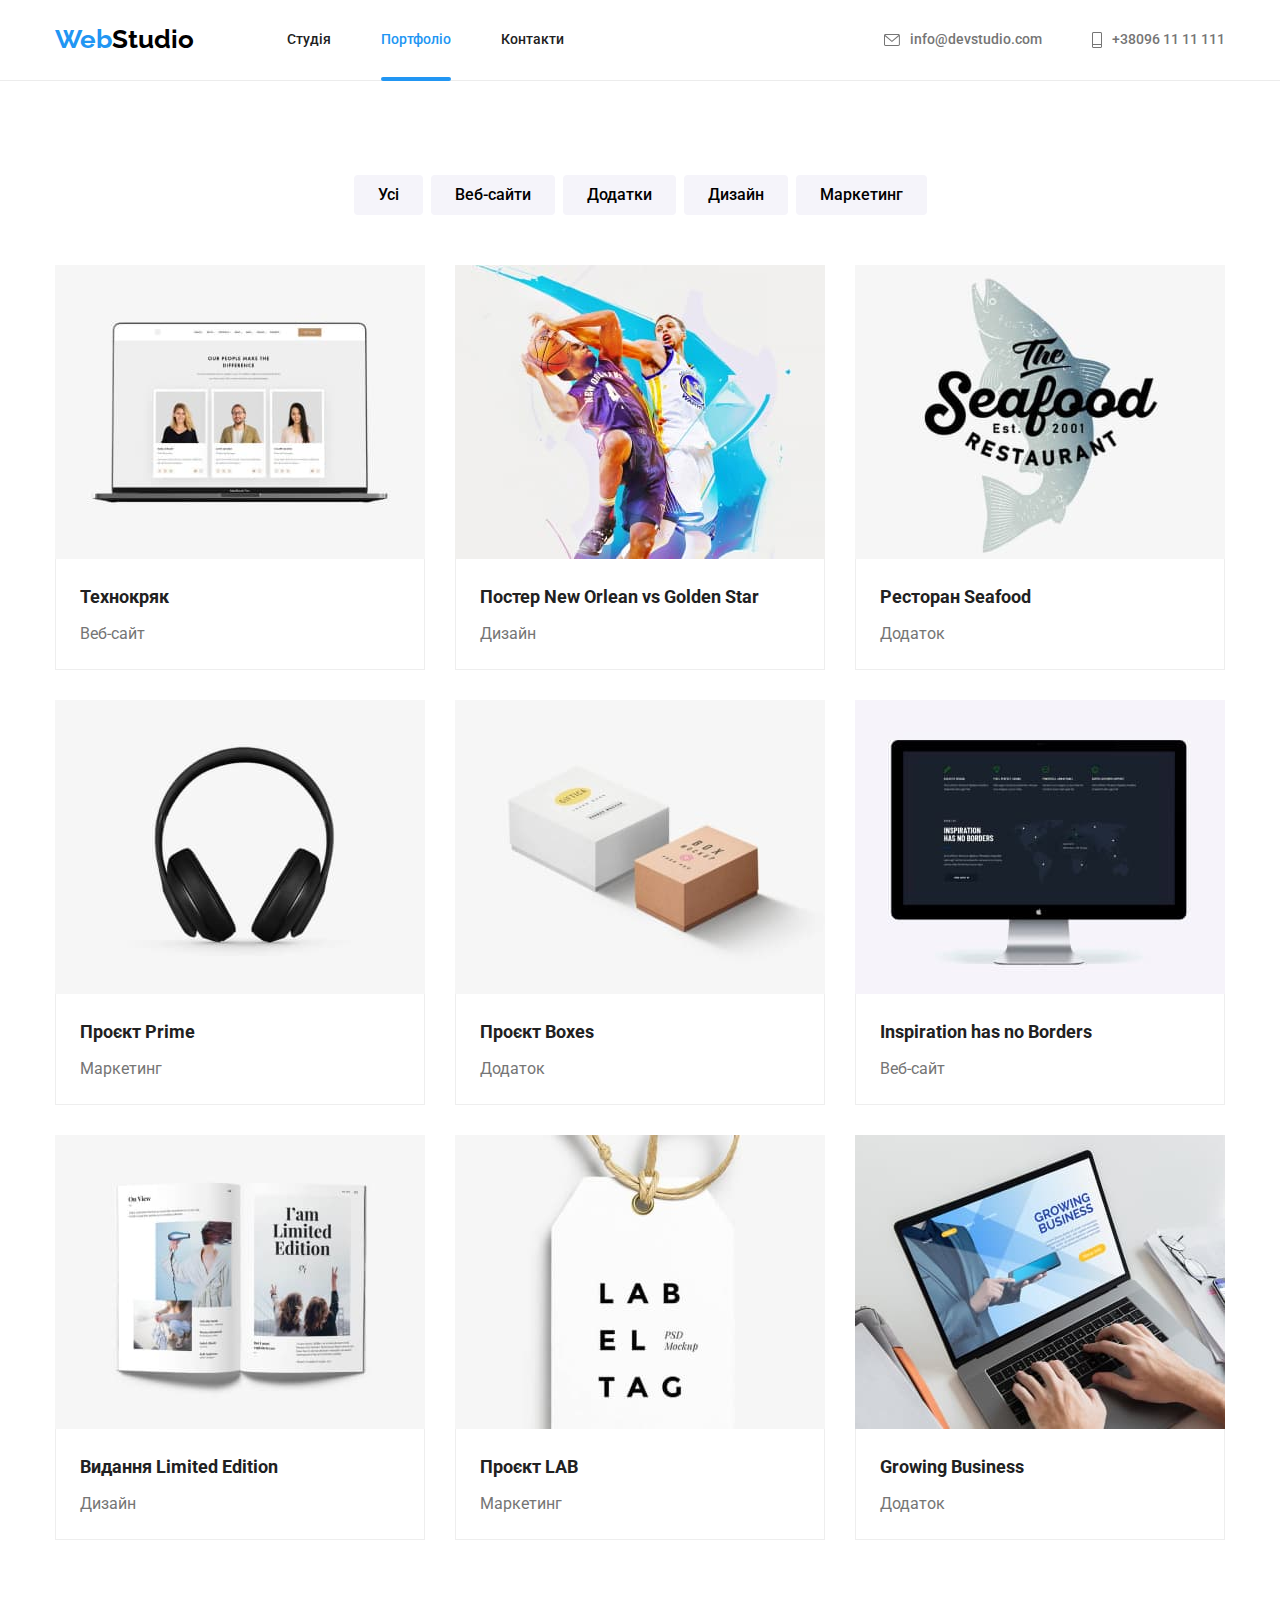
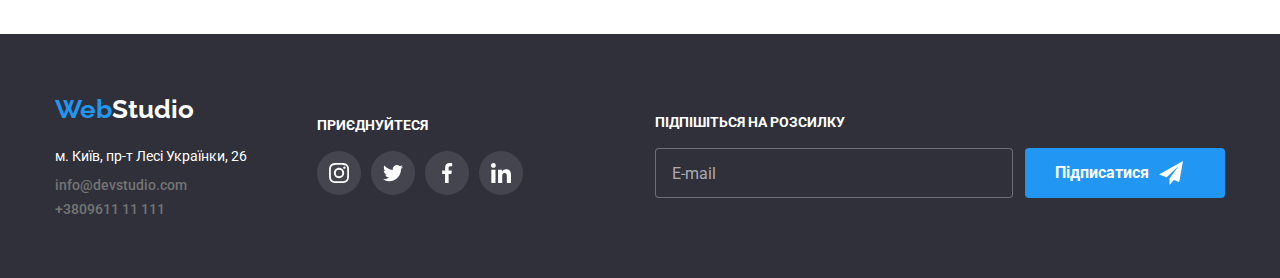
==== portfolio.html @ 44519a96 "first-commit" ====
<!DOCTYPE html>
<html lang="uk">
  <head>
    <meta charset="UTF-8">
    <meta http-equiv="X-UA-Compatible" content="IE=edge">
    <meta name="viewport" content="width=device-width, initial-scale=1.0">
    <title>Document</title>
    <link
      rel="stylesheet"
      href="https://cdnjs.cloudflare.com/ajax/libs/modern-normalize/1.0.0/modern-normalize.min.css">
    <link
      href="https://fonts.googleapis.com/css2?family=Raleway:wght@700&family=Roboto:wght@400;500;700;900&display=swap"
      rel="stylesheet">
    <link rel="stylesheet" href="./css/main.min.css">
  </head>
  <body>
    <header class="page-header">
      <div class="container page-header__wrap">
        <nav class="page-header__navigation">
          <a href="./index.html" class="logo"><span class="logo__color">Web</span>Studio</a>
          <ul class="page-header__menu">
            <li class="page-header__item"><a href="./index.html" class="page-header__link ">Студія</a></li>
            <li class="page-header__item"><a href="./portfolio.html" class="page-header__link page-header__link--active">Портфоліо</a></li>
            <li class="page-header__item"><a href="#" class="page-header__link">Контакти</a></li>
        </ul>
        </nav>
        <ul class="contact-list">
          <li class="contact-list__item"><a href="mailto:info@devstudio.com" class="contact-list__link">
            <svg class="contact-list__icon" width="16px" height="12px">
              <use href="./images/icon-sprite.svg#icon-mail"></use>
            </svg>info@devstudio.com</a></li> 
          <li class="contact-list__item"><a href="tel:+380961111111" class="contact-list__link">
            <svg class="contact-list__icon" width="10px" height="16px">
              <use href="./images/icon-sprite.svg#icon-tel"></use>
            </svg>+38096 11 11 111</a></li>
        </ul>
        </div>
    </header>
    <main>
      <section class="section-position">
        <div class="container">
          <ul class="menu-portfolio">
            <li class="menu-portfolio__item">
              <button type="button" class="button menu-portfolio__button">Усі</button>
            </li>
            <li class="menu-portfolio__item">
              <button type="button" class="button menu-portfolio__button">
                Веб-сайти
              </button>
            </li>
            <li class="menu-portfolio__item">
              <button type="button" class="button menu-portfolio__button">
                Додатки
              </button>
            </li>
            <li class="menu-portfolio__item">
              <button type="button" class="button menu-portfolio__button">
                Дизайн
              </button>
            </li>
            <li class="menu-portfolio__item">
              <button type="button" class="button menu-portfolio__button">
                Маркетинг
              </button>
            </li>
          </ul>
          <ul class="product">
            <li class="product__item">
              <a href="#" class="product__link">
                <div class="product__accent">
                <img src="./images/Технокряк.jpg" alt="Технокряк" width="370">
                <p class="product__description">Ресурс пропонує комплексні пропозиції з різним рівнем функціоналу та сервісів. Все це дозволить відвідувачу отримати вичерпні відомості про компанію чи приватну особу.</p>
                </div>
                <div class="product__container">
                  <h3 class="product__name">Технокряк</h3>
                  <p class="product__group">Веб-сайт</p>
                </div>
              </a>
            </li>
            <li class="product__item">
              <a href="#" class="product__link">
                <div class="product__accent">
                <img
                  src="./images/Постер.jpg"
                  alt="Постер New Orlean vs Golden Star"
                  width="370">
                  <p class="product__description">Ресурс пропонує комплексні пропозиції з різним рівнем функціоналу та сервісів. Все це дозволить відвідувачу отримати вичерпні відомості про компанію чи приватну особу.</p>
                </div>
                <div class="product__container">
                  <h3 class="product__name">Постер New Orlean vs Golden Star</h3>
                  <p class="product__group">Дизайн</p>
                </div>
              </a>
            </li>
            <li class="product__item">
              <a href="#" class="product__link">
                <div class="product__accent">
                <img
                  src="./images/Ресторан.jpg"
                  alt="Ресторан Seafood"
                  width="370">
                  <p class="product__description">Ресурс пропонує комплексні пропозиції з різним рівнем функціоналу та сервісів. Все це дозволить відвідувачу отримати вичерпні відомості про компанію чи приватну особу.</p>
                </div>
                <div class="product__container">
                  <h3 class="product__name">Ресторан Seafood</h3>
                  <p class="product__group">Додаток</p>
                </div>
              </a>
            </li>
            <li class="product__item">
              <a href="#" class="product__link">
                <div class="product__accent">
                <img src="./images/Prime.jpg" alt="Проєкт Prime" width="370">
                <p class="product__description">Ресурс пропонує комплексні пропозиції з різним рівнем функціоналу та сервісів. Все це дозволить відвідувачу отримати вичерпні відомості про компанію чи приватну особу.</p>
                </div>
                <div class="product__container">
                  <h3 class="product__name">Проєкт Prime</h3>
                  <p class="product__group">Маркетинг</p>
                </div>
              </a>
            </li>
            <li class="product__item">
              <a href="#" class="product__link">
                <div class="product__accent">
                <img src="./images/Boxes.jpg" alt="Проєкт Boxes" width="370">
                <p class="product__description">Ресурс пропонує комплексні пропозиції з різним рівнем функціоналу та сервісів. Все це дозволить відвідувачу отримати вичерпні відомості про компанію чи приватну особу.</p>
                </div>
                <div class="product__container">
                  <h3 class="product__name">Проєкт Boxes</h3>
                  <p class="product__group">Додаток</p>
                </div>
              </a>
            </li>
            <li class="product__item">
              <a href="" class="product__link">
                <div class="product__accent">
                <img
                  src="./images/Inspiration.jpg"
                  alt="Inspiration has no Borders"
                  width="370">
                  <p class="product__description">Ресурс пропонує комплексні пропозиції з різним рівнем функціоналу та сервісів. Все це дозволить відвідувачу отримати вичерпні відомості про компанію чи приватну особу.</p>
                </div>
                <div class="product__container">
                  <h3 class="product__name">Inspiration has no Borders</h3>
                  <p class="product__group">Веб-сайт</p>
                </div>
              </a>
            </li>
            <li class="product__item">
              <a href="#" class="product__link">
                <div class="product__accent">
                <img
                  src="./images/Видання.jpg"
                  alt="Видання Limited Edition"
                  width="370">
                  <p class="product__description">Ресурс пропонує комплексні пропозиції з різним рівнем функціоналу та сервісів. Все це дозволить відвідувачу отримати вичерпні відомості про компанію чи приватну особу.</p>
                </div>
                <div class="product__container">
                  <h3 class="product__name">Видання Limited Edition</h3>
                  <p class="product__group">Дизайн</p>
                </div>
              </a>
            </li>
            <li class="product__item">
              <a href="#" class="product__link">
                <div class="product__accent">
                <img src="./images/LAB.jpg" alt="Проєкт LAB" width="370">
                <p class="product__description">Ресурс пропонує комплексні пропозиції з різним рівнем функціоналу та сервісів. Все це дозволить відвідувачу отримати вичерпні відомості про компанію чи приватну особу.</p>
                </div>
                <div class="product__container">
                  <h3 class="product__name">Проєкт LAB</h3>
                  <p class="product__group">Маркетинг</p>
                </div>
              </a>
            </li>
            <li class="product__item">
              <a href="#" class="product__link">
                <div class="product__accent">
                <img
                  src="./images/Growing.jpg"
                  alt="Growing Business"
                  width="370">
                  <p class="product__description">Ресурс пропонує комплексні пропозиції з різним рівнем функціоналу та сервісів. Все це дозволить відвідувачу отримати вичерпні відомості про компанію чи приватну особу.</p>
                </div>
                <div class="product__container">
                  <h3 class="product__name">Growing Business</h3>
                  <p class="product__group">Додаток</p>
                </div>
              </a>
            </li>
          </ul>
        </div>
      </section>
    </main>
    <footer class="page-footer">
      <div class="container page-footer__container">
        <div class="page-footer__address">
        <a href="./index.html" class="logo page-footer__logo"><span class="logo__color">Web</span>Studio</a>
        <address>
          <ul>
            <li class="address-item"><a href="https://goo.gl/maps/CPtrU1FHBa2aNyZL9" target="_blank" rel="noopener noreferrer nofollow" class="address-link">м. Київ, пр-т Лесі Українки, 26</a></li>
            <li class="address-item"><a href="mailto:info@devstudio.com" class="contact-list__link">info@devstudio.com</a></li>
            <li><a href="tel:+380961111111" class="contact-list__link">+3809611 11 111</a></li>
          </ul>
        </address>
      </div>
      <div>
      <span class="page-footer__main-social-link">Приєднуйтеся</span>
      <ul class="footer-social__list">
        <li class="footer-social__item"><a href="" class="social-list__link">
          <svg class="footer-social__icon" width="20px" height="20px">
            <use href="./images/icon-sprite.svg#icon-instagram"></use>
          </svg>
        </a></li>
        <li class="footer-social__item"><a href="" class="social-list__link">
          <svg class="footer-social__icon" width="20px" height="20px">
            <use href="./images/icon-sprite.svg#icon-twitter"></use>
          </svg >
        </a></li>
        <li class="footer-social__item"><a href="" class="social-list__link">
          <svg class="footer-social__icon" width="20px" height="20px">
            <use href="./images/icon-sprite.svg#icon-facebook"></use>
          </svg>
        </a></li>
        <li class="footer-social__item"><a href="" class="social-list__link">
          <svg class="footer-social__icon" width="20px" height="20px">
            <use href="./images/icon-sprite.svg#icon-linkedin"></use>
          </svg>
        </a></li>
      </ul>
      </div>
      <form class="page-footer__form-subscription">
        <div class="form-subscription__wrap">
          <label for="subscription" class="form-subscription__label">Підпішіться на розсилку</label>
          <input type="email" name="subscription" id="subscription" class="form-subscription__input" placeholder="E-mail">
        </div>
        <div class="wrap-submit">
          <button type="submit" class="form-subscription__button">Підписатися 
            <svg width="24px" height="24px" class="form-subscription__icon">
              <use href="./images/icon-sprite.svg#send"></use>
            </svg>
          </button>
        </div>
      </form>
      </div>
      </footer>
  </body>
</html>
---- css/main.min.css ----
body{font-family:"Roboto",sans-serif;font-style:normal;font-weight:400;--dominant-color: #212121;--secondary-color: #757575;--accent-color: #2196F3}*,*::before,*::after{-webkit-box-sizing:border-box;box-sizing:border-box}h1,h2,h3,h4,h5,h6,p,ul{margin:0;padding:0}a{text-decoration:none}ul{list-style-type:none}img{display:block;max-width:100%;height:auto}address{font-style:normal}.container{width:480px;padding:0 15px;margin:0 auto;position:relative}@media screen and (min-width: 768px){.container{width:768px}}@media screen and (min-width: 1200px){.container{width:1200px}}.section-position{padding-top:60px;padding-bottom:60px}@media screen and (min-width: 1200px){.section-position{padding-top:94px;padding-bottom:94px}}.logo{font-family:"Raleway",sans-serif;font-style:normal;font-weight:700;font-size:24px;line-height:.857;color:#000}@media screen and (min-width: 1200px){.logo{font-size:26px;line-height:1.2}}.logo__color{color:var(--accent-color)}.page-footer__logo{display:inline-block;margin-bottom:20px;color:#fff}.page-header{border-bottom:1px solid #ececec;padding-top:16px;padding-bottom:16px}@media screen and (min-width: 768px){.page-header{padding-top:26px;padding-bottom:26px}}@media screen and (min-width: 1200px){.page-header{padding-top:24px;padding-bottom:25px}}@media screen and (min-width: 768px){.page-header__wrap{display:-webkit-box;display:-ms-flexbox;display:flex;-webkit-box-align:center;-ms-flex-align:center;align-items:center}}@media screen and (min-width: 768px){.page-header__navigation{display:-webkit-box;display:-ms-flexbox;display:flex;-webkit-box-align:center;-ms-flex-align:center;align-items:center}}@media screen and (min-width: 768px){.page-header__menu{display:-webkit-box;display:-ms-flexbox;display:flex;margin-left:90px}}@media screen and (min-width: 1200px){.page-header__menu{display:-webkit-box;display:-ms-flexbox;display:flex;margin-left:93px}}.page-header__item{position:relative}.page-header__item:not(:last-child){margin-right:50px}.page-header__link{font-weight:500;font-size:40px;line-height:.851;color:var(--dominant-color);-webkit-transition:color 250ms cubic-bezier(0.4, 0, 0.2, 1);transition:color 250ms cubic-bezier(0.4, 0, 0.2, 1)}.page-header__link:hover,.page-header__link:focus{color:var(--accent-color)}@media screen and (min-width: 768px){.page-header__link{font-size:14px;line-height:1.1}}.page-header__link--active{color:var(--accent-color);-webkit-transition:color 250ms cubic-bezier(0.4, 0, 0.2, 1);transition:color 250ms cubic-bezier(0.4, 0, 0.2, 1)}@media screen and (min-width: 768px){.page-header__link--active::after{display:inline-block;content:"";height:4px;width:100%;position:absolute;left:0;bottom:-32px;border-radius:2px;background-color:var(--accent-color)}}@media screen and (min-width: 1200px){.contact-list{display:-webkit-box;display:-ms-flexbox;display:flex;-webkit-box-align:center;-ms-flex-align:center;align-items:center;margin-left:auto}}@media screen and (min-width: 1200px){.contact-list__item:not(:last-child){margin-right:50px}}.contact-list__link{display:-webkit-box;display:-ms-flexbox;display:flex;-webkit-box-align:center;-ms-flex-align:center;align-items:center;font-weight:500;font-size:14px;line-height:1.1;text-align:center;color:var(--secondary-color);fill:var(--secondary-color);-webkit-transition:color 250ms cubic-bezier(0.4, 0, 0.2, 1),fill 250ms cubic-bezier(0.4, 0, 0.2, 1);transition:color 250ms cubic-bezier(0.4, 0, 0.2, 1),fill 250ms cubic-bezier(0.4, 0, 0.2, 1)}.contact-list__link:hover,.contact-list__link:focus{color:var(--accent-color);fill:var(--accent-color)}.contact-list__icon{margin-right:10px}.page-footer__address{margin-right:70px}.address-item{margin-bottom:9px}.address-link{font-style:normal;font-weight:400;font-size:14px;line-height:1.7;color:#fff;-webkit-transition:color 250ms cubic-bezier(0.4, 0, 0.2, 1);transition:color 250ms cubic-bezier(0.4, 0, 0.2, 1)}.address-link:hover,.address-link:focus{color:var(--accent-color)}.hero-section{max-width:1600px;height:600px;text-align:center;background-color:#2f303a;padding:200px 0;margin:0 auto;background-image:-webkit-gradient(linear, left top, right top, from(rgba(47, 48, 58, 0.4)), to(rgba(47, 48, 58, 0.4))),url("../images/background.jpg");background-image:linear-gradient(to right, rgba(47, 48, 58, 0.4), rgba(47, 48, 58, 0.4)),url("../images/background.jpg");background-repeat:no-repeat;background-position:center;background-size:cover}.hero-section__title{font-weight:900;font-size:44px;line-height:1.2;text-transform:uppercase;color:#fff;width:696px;margin-left:auto;margin-right:auto;margin-bottom:30px}.hero-section__button{font-weight:700;font-size:16px;line-height:1.9;border-radius:4px;border-color:rgba(0,0,0,0);color:#fff;background-color:var(--accent-color);min-height:54px;min-width:220px;padding:10px 32px;cursor:pointer;-webkit-transition:color 250ms cubic-bezier(0.4, 0, 0.2, 1),background-color 250ms cubic-bezier(0.4, 0, 0.2, 1);transition:color 250ms cubic-bezier(0.4, 0, 0.2, 1),background-color 250ms cubic-bezier(0.4, 0, 0.2, 1)}.hero-section__button:hover,.hero-section__button:focus{background-color:#fff;color:var(--dominant-color)}.benefits-section{padding-bottom:0}.benefits-section__list{display:-webkit-box;display:-ms-flexbox;display:flex}.benefits-section__item{text-align:left;width:270px}.benefits-section__item:not(:last-child){margin-right:30px}.benefits-section__wrap{display:-webkit-box;display:-ms-flexbox;display:flex;-webkit-box-align:center;-ms-flex-align:center;align-items:center;-webkit-box-pack:center;-ms-flex-pack:center;justify-content:center;width:100%;height:120px;background-color:#f5f4fa;border-radius:4px;margin-bottom:30px;padding:auto}.benefits-section__title{font-weight:700;font-size:14px;line-height:1.14;color:var(--dominant-color);margin-bottom:10px}.benefits-section__text{font-weight:400;font-size:14px;line-height:1.7;color:var(--secondary-color)}@media screen and (max-width: 1199px){.work{display:none}}.work__list{display:-webkit-box;display:-ms-flexbox;display:flex}.work__item{position:relative}.work__item:not(:last-child){margin-right:30px}.work__name{font-style:normal;font-weight:700;font-size:14px;line-height:.8px;text-transform:uppercase;color:#fff;display:-webkit-box;display:-ms-flexbox;display:flex;-webkit-box-pack:center;-ms-flex-pack:center;justify-content:center;-webkit-box-align:center;-ms-flex-align:center;align-items:center;width:370px;height:70px;text-align:center;background:rgba(47,48,58,.8);position:absolute;bottom:0}.developers{background-color:#f5f4fa}.developers-wrap{display:-webkit-box;display:-ms-flexbox;display:flex}.developers__item{text-align:center;background-color:#fff;-webkit-box-shadow:0px 1px 3px rgba(0,0,0,.12),0px 1px 1px rgba(0,0,0,.14),0px 2px 1px rgba(0,0,0,.2);box-shadow:0px 1px 3px rgba(0,0,0,.12),0px 1px 1px rgba(0,0,0,.14),0px 2px 1px rgba(0,0,0,.2);border-radius:0px 0px 4px 4px;border-color:rgba(0,0,0,0);width:270px}.developers__item:not(:last-child){margin-right:30px}.developers__name{font-weight:500;font-size:16px;line-height:1.18;color:var(--dominant-color);padding-top:30px;margin-bottom:10px}.developers__position{font-weight:400;font-size:16px;line-height:1.18;color:var(--secondary-color);padding-bottom:16px}.developers__social-list{display:-webkit-box;display:-ms-flexbox;display:flex;-webkit-box-pack:center;-ms-flex-pack:center;justify-content:center;padding-bottom:30px}.social-list__item:not(:last-child){margin-right:10px}.social-list__link{display:-webkit-box;display:-ms-flexbox;display:flex;-webkit-box-align:center;-ms-flex-align:center;align-items:center;-webkit-box-pack:center;-ms-flex-pack:center;justify-content:center;width:44px;height:44px;color:#afb1b8;-webkit-transition:background-color 250ms cubic-bezier(0.4, 0, 0.2, 1),border-radius 250ms cubic-bezier(0.4, 0, 0.2, 1);transition:background-color 250ms cubic-bezier(0.4, 0, 0.2, 1),border-radius 250ms cubic-bezier(0.4, 0, 0.2, 1)}.social-list__link:hover,.social-list__link:focus{background-color:var(--accent-color);border-radius:50%}.social-list__icon{fill:#afb1b8;-webkit-transition:fill 250ms cubic-bezier(0.4, 0, 0.2, 1);transition:fill 250ms cubic-bezier(0.4, 0, 0.2, 1)}.social-list__link:hover .social-list__icon,.social-list__link:focus .social-list__icon{fill:#fff}.footer-social__list{display:-webkit-box;display:-ms-flexbox;display:flex}.footer-social__item:not(:last-child){margin-right:10px}.footer-social__icon{fill:#fff}.footer-social__item{background:rgba(255,255,255,.1);border-radius:50%;cursor:pointer;-webkit-transition:background-color 250ms cubic-bezier(0.4, 0, 0.2, 1);transition:background-color 250ms cubic-bezier(0.4, 0, 0.2, 1)}.footer-social__item:hover,.footer-social__item:focus{background-color:var(--accent-color)}.regular-clients__list{display:-webkit-box;display:-ms-flexbox;display:flex}.regular-clients__item:not(:last-child){margin-right:30px}.regular-clients__link{display:-webkit-box;display:-ms-flexbox;display:flex;-webkit-box-align:center;-ms-flex-align:center;align-items:center;-webkit-box-pack:center;-ms-flex-pack:center;justify-content:center;width:170px;height:92px;border:1px solid #afb1b8;border-radius:4px;-webkit-transition:border-color 250ms cubic-bezier(0.4, 0, 0.2, 1);transition:border-color 250ms cubic-bezier(0.4, 0, 0.2, 1)}.regular-clients__link:hover,.regular-clients__link:focus{border-color:var(--accent-color)}.regular-clients__icon{fill:#afb1b8;-webkit-transition:fill 250ms cubic-bezier(0.4, 0, 0.2, 1);transition:fill 250ms cubic-bezier(0.4, 0, 0.2, 1)}.regular-clients__link:hover .regular-clients__icon,.regular-clients__link:focus .regular-clients__icon{fill:var(--accent-color)}.backdrop{position:fixed;top:0;left:0;width:100%;height:100%;background:rgba(0,0,0,.2);opacity:1;-webkit-transition:opacity 250ms cubic-bezier(0.4, 0, 0.2, 1);transition:opacity 250ms cubic-bezier(0.4, 0, 0.2, 1)}.modal{position:absolute;top:50%;left:50%;width:528px;height:581px;padding:40px;text-align:center;background:#fff;-webkit-box-shadow:0px 1px 3px rgba(0,0,0,.12),0px 1px 1px rgba(0,0,0,.14),0px 2px 1px rgba(0,0,0,.2);box-shadow:0px 1px 3px rgba(0,0,0,.12),0px 1px 1px rgba(0,0,0,.14),0px 2px 1px rgba(0,0,0,.2);border-radius:4px;-webkit-transform:translate(-50%, -50%) scale(1);transform:translate(-50%, -50%) scale(1);opacity:1;-webkit-transition:opacity 250ms cubic-bezier(0.4, 0, 0.2, 1),-webkit-transform 250ms cubic-bezier(0.4, 0, 0.2, 1);transition:opacity 250ms cubic-bezier(0.4, 0, 0.2, 1),-webkit-transform 250ms cubic-bezier(0.4, 0, 0.2, 1);transition:transform 250ms cubic-bezier(0.4, 0, 0.2, 1),opacity 250ms cubic-bezier(0.4, 0, 0.2, 1);transition:transform 250ms cubic-bezier(0.4, 0, 0.2, 1),opacity 250ms cubic-bezier(0.4, 0, 0.2, 1),-webkit-transform 250ms cubic-bezier(0.4, 0, 0.2, 1)}.modal__name{font-style:normal;font-weight:700;font-size:20px;line-height:23px;text-align:center;color:var(--dominant-color);margin-bottom:12px}.modal__wrap{position:relative;display:-webkit-box;display:-ms-flexbox;display:flex;-webkit-box-orient:vertical;-webkit-box-direction:normal;-ms-flex-direction:column;flex-direction:column;margin-bottom:10px}.modal__label{display:-webkit-box;display:-ms-flexbox;display:flex;text-align:left;margin-bottom:4px;font-style:normal;font-size:12px;line-height:1.17;color:var(--secondary-color);cursor:pointer}.modal__input{width:100%;padding:10px 42px;line-height:1.125;border:1px solid rgba(33,33,33,.2);border-radius:4px;cursor:pointer;outline:none;-webkit-transition:border-color 250ms cubic-bezier(0.4, 0, 0.2, 1);transition:border-color 250ms cubic-bezier(0.4, 0, 0.2, 1)}.modal__input:focus{border-color:var(--accent-color)}.modal__icon{position:absolute;left:15px;bottom:14px;fill:var(--dominant-color);-webkit-transition:fill 250ms cubic-bezier(0.4, 0, 0.2, 1);transition:fill 250ms cubic-bezier(0.4, 0, 0.2, 1)}.modal__input:focus+.modal__icon{fill:var(--accent-color)}.modal__textarea{display:inline-block;resize:none;width:100%;height:120px;padding:12px 16px;border:1px solid rgba(33,33,33,.2);border-radius:4px;cursor:pointer;outline:none;-webkit-transition:border-color 250ms cubic-bezier(0.4, 0, 0.2, 1);transition:border-color 250ms cubic-bezier(0.4, 0, 0.2, 1)}.modal__textarea:focus{border-color:var(--accent-color)}.modal__textarea::-webkit-input-placeholder{font-style:normal;font-weight:400;font-size:12px;line-height:.857;color:rgba(117,117,117,.5)}.modal__textarea::-moz-placeholder{font-style:normal;font-weight:400;font-size:12px;line-height:.857;color:rgba(117,117,117,.5)}.modal__textarea:-ms-input-placeholder{font-style:normal;font-weight:400;font-size:12px;line-height:.857;color:rgba(117,117,117,.5)}.modal__textarea::-ms-input-placeholder{font-style:normal;font-weight:400;font-size:12px;line-height:.857;color:rgba(117,117,117,.5)}.modal__textarea::placeholder{font-style:normal;font-weight:400;font-size:12px;line-height:.857;color:rgba(117,117,117,.5)}.wrap__textarea{margin-bottom:20px}.modal__button{position:absolute;top:8px;right:8px;display:-webkit-box;display:-ms-flexbox;display:flex;-webkit-box-align:center;-ms-flex-align:center;align-items:center;-webkit-box-pack:center;-ms-flex-pack:center;justify-content:center;width:30px;height:30px;background:#fff;border:1px solid rgba(0,0,0,.1);border-radius:50%;cursor:pointer}.modal__button--blue{-webkit-transition:fill 250ms cubic-bezier(0.4, 0, 0.2, 1);transition:fill 250ms cubic-bezier(0.4, 0, 0.2, 1)}.modal__button:focus .modal__button--blue,.modal__button:hover .modal__button--blue{fill:var(--accent-color)}.modal__checkbox{position:relative;display:-webkit-box;display:-ms-flexbox;display:flex;-webkit-box-align:center;-ms-flex-align:center;align-items:center;-webkit-box-pack:center;-ms-flex-pack:center;justify-content:center;margin-bottom:30px}.checkbox__label{display:block;padding-left:20px;font-size:14px;line-height:1.71;letter-spacing:.03em;color:var(--secondary-color);cursor:pointer}.checkbox__link{text-decoration:underline;color:var(--accent-color)}.checkbox__input{opacity:0;position:absolute;-webkit-transition:opacity 250ms cubic-bezier(0.4, 0, 0.2, 1);transition:opacity 250ms cubic-bezier(0.4, 0, 0.2, 1)}.checkbox__input{width:1px;height:1px;position:absolute;opacity:0;cursor:pointer;-webkit-transition:opacity 250ms cubic-bezier(0.4, 0, 0.2, 1);transition:opacity 250ms cubic-bezier(0.4, 0, 0.2, 1)}.checkbox__border{position:absolute;top:50%;left:20px;fill:rgba(0,0,0,0);-webkit-transform:translateY(-50%);transform:translateY(-50%);width:16px;height:15px;border:2px solid #212121;border-radius:2px;background-color:#fff;z-index:-1;-webkit-transition:background-color 250ms cubic-bezier(0.4, 0, 0.2, 1),fill 250ms cubic-bezier(0.4, 0, 0.2, 1),border 250ms cubic-bezier(0.4, 0, 0.2, 1);transition:background-color 250ms cubic-bezier(0.4, 0, 0.2, 1),fill 250ms cubic-bezier(0.4, 0, 0.2, 1),border 250ms cubic-bezier(0.4, 0, 0.2, 1)}.checkbox__input:checked+.checkbox__border{border:rgba(0,0,0,0);background-color:var(--accent-color);fill:#fff}.modal__submit{font-style:normal;font-weight:700;font-size:16px;line-height:.533;color:#fff;width:200px;height:50px;background:#2196f3;border-radius:4px;border-color:rgba(0,0,0,0);-webkit-transition:color 250ms cubic-bezier(0.4, 0, 0.2, 1),background-color 250ms cubic-bezier(0.4, 0, 0.2, 1),-webkit-box-shadow 250ms cubic-bezier(0.4, 0, 0.2, 1);transition:color 250ms cubic-bezier(0.4, 0, 0.2, 1),background-color 250ms cubic-bezier(0.4, 0, 0.2, 1),-webkit-box-shadow 250ms cubic-bezier(0.4, 0, 0.2, 1);transition:box-shadow 250ms cubic-bezier(0.4, 0, 0.2, 1),color 250ms cubic-bezier(0.4, 0, 0.2, 1),background-color 250ms cubic-bezier(0.4, 0, 0.2, 1);transition:box-shadow 250ms cubic-bezier(0.4, 0, 0.2, 1),color 250ms cubic-bezier(0.4, 0, 0.2, 1),background-color 250ms cubic-bezier(0.4, 0, 0.2, 1),-webkit-box-shadow 250ms cubic-bezier(0.4, 0, 0.2, 1)}.modal__submit:hover,.modal__submit:focus{-webkit-box-shadow:0px 4px 4px rgba(0,0,0,.15);box-shadow:0px 4px 4px rgba(0,0,0,.15);cursor:pointer}.backdrop.is-hidden .modal{-webkit-transform:translate(-50%, -50%) scale(0.5);transform:translate(-50%, -50%) scale(0.5);opacity:0}.backdrop.is-hidden{opacity:0;pointer-events:none;visibility:inherit}.menu-portfolio{display:-webkit-box;display:-ms-flexbox;display:flex;-webkit-box-pack:center;-ms-flex-pack:center;justify-content:center;margin-bottom:50px}.menu-portfolio__item:not(:last-child){margin-right:8px}.button{background:#f5f4fa;cursor:pointer}.menu-portfolio__button{font-family:inherit;font-style:normal;font-weight:500;font-size:16px;line-height:1.5;border-color:rgba(0,0,0,0);border-radius:4px;padding:6px 22px;-webkit-transition:color 250ms cubic-bezier(0.4, 0, 0.2, 1),background-color 250ms cubic-bezier(0.4, 0, 0.2, 1),-webkit-box-shadow 250ms cubic-bezier(0.4, 0, 0.2, 1);transition:color 250ms cubic-bezier(0.4, 0, 0.2, 1),background-color 250ms cubic-bezier(0.4, 0, 0.2, 1),-webkit-box-shadow 250ms cubic-bezier(0.4, 0, 0.2, 1);transition:box-shadow 250ms cubic-bezier(0.4, 0, 0.2, 1),color 250ms cubic-bezier(0.4, 0, 0.2, 1),background-color 250ms cubic-bezier(0.4, 0, 0.2, 1);transition:box-shadow 250ms cubic-bezier(0.4, 0, 0.2, 1),color 250ms cubic-bezier(0.4, 0, 0.2, 1),background-color 250ms cubic-bezier(0.4, 0, 0.2, 1),-webkit-box-shadow 250ms cubic-bezier(0.4, 0, 0.2, 1)}.menu-portfolio__button:hover,.menu-portfolio__button:focus{-webkit-box-shadow:0px 3px 1px rgba(0,0,0,.1),0px 1px 2px rgba(0,0,0,.08),0px 2px 2px rgba(0,0,0,.12);box-shadow:0px 3px 1px rgba(0,0,0,.1),0px 1px 2px rgba(0,0,0,.08),0px 2px 2px rgba(0,0,0,.12);background-color:var(--accent-color);color:#fff}.product{display:-webkit-box;display:-ms-flexbox;display:flex;-ms-flex-wrap:wrap;flex-wrap:wrap}.product__item{margin-right:30px;margin-bottom:30px}.product__item:nth-child(3n){margin-right:0px}.product__item:nth-last-child(-n+3){margin-bottom:0px}.product__link{display:block;width:370px;-webkit-transition:-webkit-box-shadow 250ms cubic-bezier(0.4, 0, 0.2, 1);transition:-webkit-box-shadow 250ms cubic-bezier(0.4, 0, 0.2, 1);transition:box-shadow 250ms cubic-bezier(0.4, 0, 0.2, 1);transition:box-shadow 250ms cubic-bezier(0.4, 0, 0.2, 1), -webkit-box-shadow 250ms cubic-bezier(0.4, 0, 0.2, 1)}.product__link:hover,.product__link:focus{-webkit-box-shadow:0px 1px 1px rgba(0,0,0,.12),0px 4px 4px rgba(0,0,0,.06),1px 4px 6px rgba(0,0,0,.16);box-shadow:0px 1px 1px rgba(0,0,0,.12),0px 4px 4px rgba(0,0,0,.06),1px 4px 6px rgba(0,0,0,.16)}.product__accent{position:relative;overflow:hidden}.product__description{display:-webkit-box;display:-ms-flexbox;display:flex;-webkit-box-pack:center;-ms-flex-pack:center;justify-content:center;-webkit-box-align:center;-ms-flex-align:center;align-items:center;position:absolute;top:0;left:0;width:100%;height:100%;font-style:normal;font-weight:400;font-size:18px;line-height:28px;padding:63px 24px;color:#fff;background:rgba(33,150,243,.9);-webkit-transform:translateY(101%);transform:translateY(101%);-webkit-transition:-webkit-transform 250ms cubic-bezier(0.4, 0, 0.2, 1);transition:-webkit-transform 250ms cubic-bezier(0.4, 0, 0.2, 1);transition:transform 250ms cubic-bezier(0.4, 0, 0.2, 1);transition:transform 250ms cubic-bezier(0.4, 0, 0.2, 1), -webkit-transform 250ms cubic-bezier(0.4, 0, 0.2, 1)}.product__link:hover .product__description,.product__link:focus .product__description{-webkit-transform:translateY(0);transform:translateY(0)}.product__container{border:1px solid #eee;border-top:none;padding:20px 24px}.product__name{font-weight:700;font-size:18px;line-height:2;color:var(--dominant-color);margin-bottom:4px}.product__group{font-weight:400;font-size:16px;line-height:1.87;color:var(--secondary-color)}.page-footer{background-color:#2f303a;padding-top:60px;padding-bottom:60px}.page-footer__container{position:relative;text-align:left}.page-footer__container{display:-webkit-box;display:-ms-flexbox;display:flex;-webkit-box-align:center;-ms-flex-align:center;align-items:center}.page-footer__main-social-link{display:inline-block;font-style:normal;font-weight:700;font-size:14px;line-height:.875;text-transform:uppercase;color:#fff;margin-bottom:20px}.page-footer__form-subscription{display:-webkit-box;display:-ms-flexbox;display:flex;-webkit-box-align:end;-ms-flex-align:end;align-items:end;margin-left:auto}.form-subscription__button{font-style:normal;font-weight:700;font-size:16px;line-height:.533;text-align:center;width:200px;height:50px;margin-left:auto;padding-top:10px;padding-bottom:10px;padding-left:28px;border-radius:4px;border-color:rgba(0,0,0,0);color:#fff;background-color:var(--accent-color);display:-webkit-box;display:-ms-flexbox;display:flex;-webkit-box-align:center;-ms-flex-align:center;align-items:center;-webkit-transition:color 250ms cubic-bezier(0.4, 0, 0.2, 1),background-color 250ms cubic-bezier(0.4, 0, 0.2, 1),-webkit-box-shadow 250ms cubic-bezier(0.4, 0, 0.2, 1);transition:color 250ms cubic-bezier(0.4, 0, 0.2, 1),background-color 250ms cubic-bezier(0.4, 0, 0.2, 1),-webkit-box-shadow 250ms cubic-bezier(0.4, 0, 0.2, 1);transition:box-shadow 250ms cubic-bezier(0.4, 0, 0.2, 1),color 250ms cubic-bezier(0.4, 0, 0.2, 1),background-color 250ms cubic-bezier(0.4, 0, 0.2, 1);transition:box-shadow 250ms cubic-bezier(0.4, 0, 0.2, 1),color 250ms cubic-bezier(0.4, 0, 0.2, 1),background-color 250ms cubic-bezier(0.4, 0, 0.2, 1),-webkit-box-shadow 250ms cubic-bezier(0.4, 0, 0.2, 1)}.form-subscription__button:hover,.form-subscription__button:focus{background-color:#fff;color:var(--dominant-color);-webkit-box-shadow:0px 4px 4px rgba(0,0,0,.15);box-shadow:0px 4px 4px rgba(0,0,0,.15);cursor:pointer}.form-subscription__icon{fill:#fff;margin-left:10px;-webkit-transition:fill 250ms cubic-bezier(0.4, 0, 0.2, 1);transition:fill 250ms cubic-bezier(0.4, 0, 0.2, 1)}.form-subscription__button:hover .form-subscription__icon,.form-subscription__button:focus .form-subscription__icon{fill:var(--dominant-color)}.form-subscription__wrap{width:358px;margin-right:12px}.form-subscription__label{display:inline-block;color:#fff;font-style:normal;font-weight:700;font-size:14px;line-height:.875;text-transform:uppercase;cursor:pointer;margin-bottom:20px}.form-subscription__input{width:100%;height:50px;padding:15px 16px;border:1px solid rgba(255,255,255,.3);border-radius:4px;background-color:#2f303a;cursor:pointer;outline:none;color:rgba(255,255,255,.6);-webkit-transition:-webkit-filter 250ms cubic-bezier(0.4, 0, 0.2, 1);transition:-webkit-filter 250ms cubic-bezier(0.4, 0, 0.2, 1);transition:filter 250ms cubic-bezier(0.4, 0, 0.2, 1);transition:filter 250ms cubic-bezier(0.4, 0, 0.2, 1), -webkit-filter 250ms cubic-bezier(0.4, 0, 0.2, 1)}.form-subscription__input:hover,.form-subscription__input:focus{-webkit-filter:drop-shadow(0px 4px 4px rgba(0, 0, 0, 0.15));filter:drop-shadow(0px 4px 4px rgba(0, 0, 0, 0.15))}.form-subscription__input::-webkit-input-placeholder{font-style:normal;font-weight:400;font-size:16px;line-height:.8;color:rgba(255,255,255,.6)}.form-subscription__input::-moz-placeholder{font-style:normal;font-weight:400;font-size:16px;line-height:.8;color:rgba(255,255,255,.6)}.form-subscription__input:-ms-input-placeholder{font-style:normal;font-weight:400;font-size:16px;line-height:.8;color:rgba(255,255,255,.6)}.form-subscription__input::-ms-input-placeholder{font-style:normal;font-weight:400;font-size:16px;line-height:.8;color:rgba(255,255,255,.6)}.form-subscription__input::placeholder{font-style:normal;font-weight:400;font-size:16px;line-height:.8;color:rgba(255,255,255,.6)}/*# sourceMappingURL=main.min.css.map */
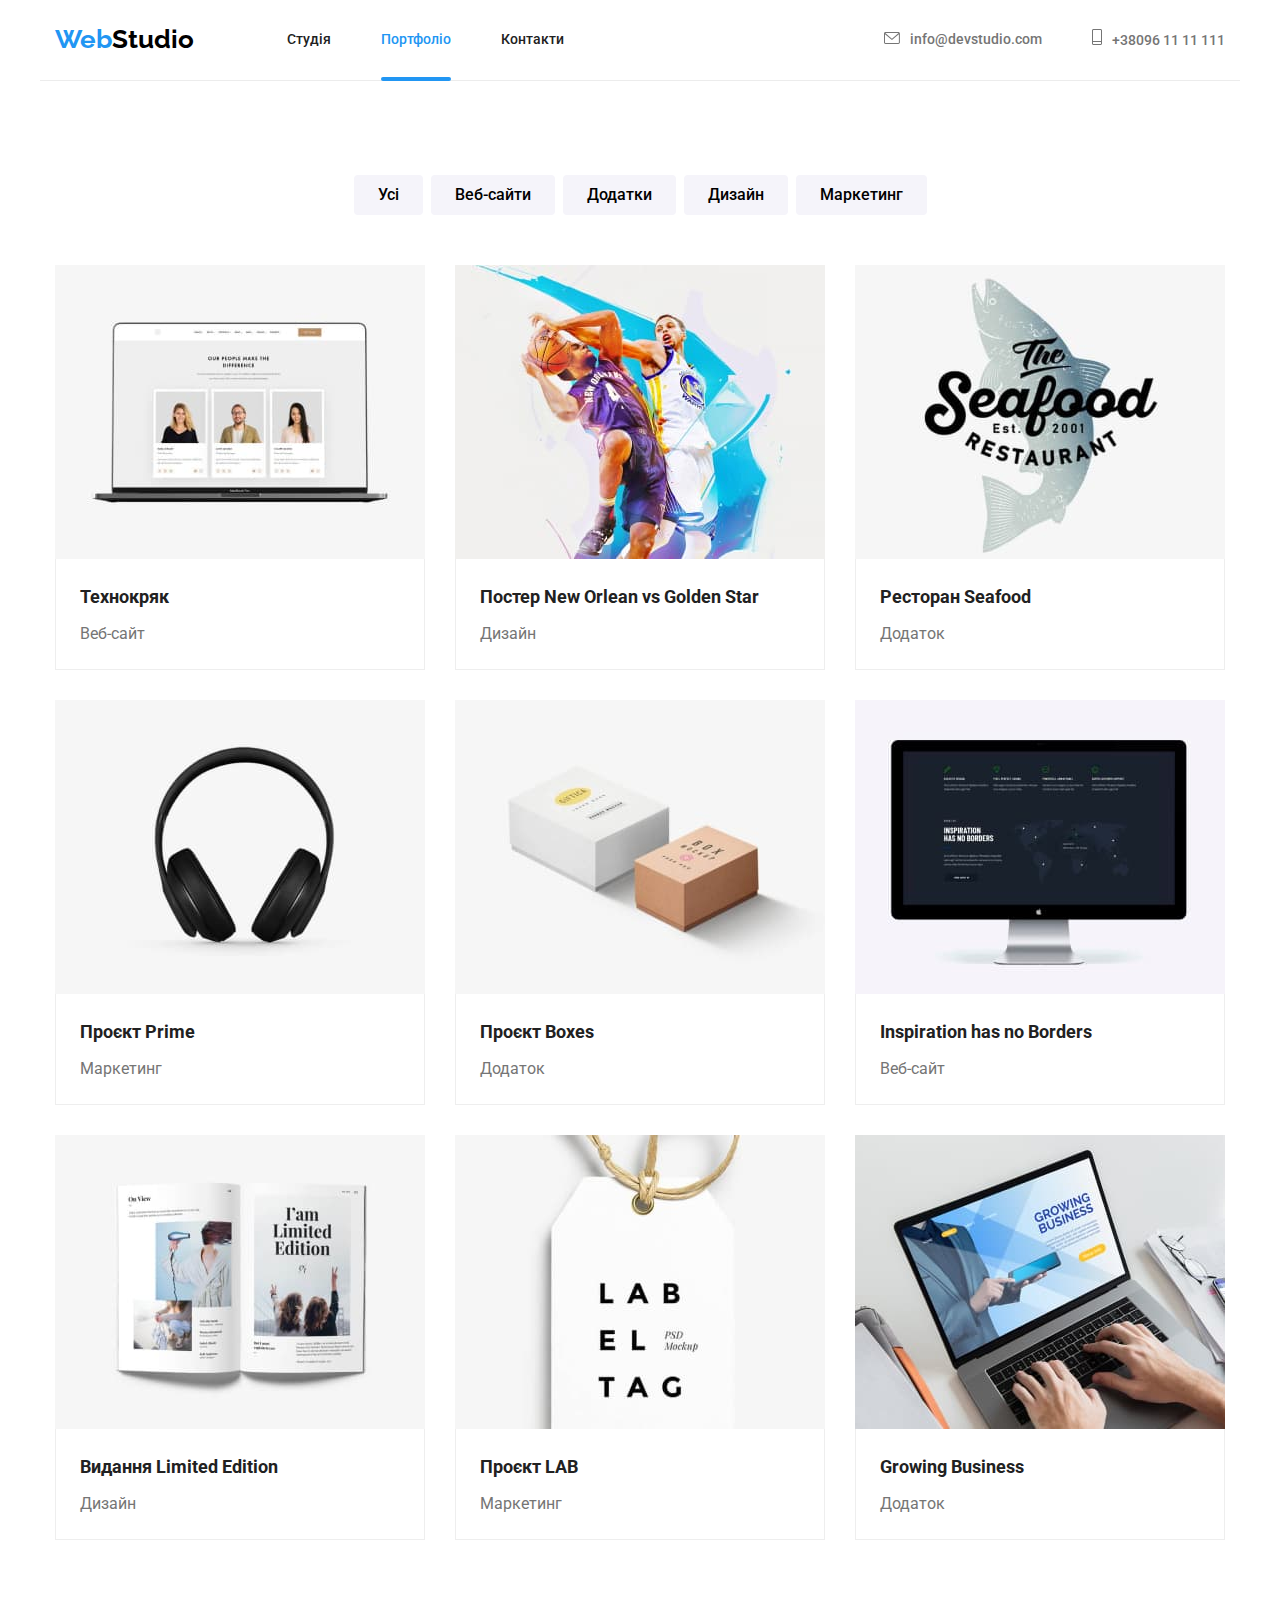
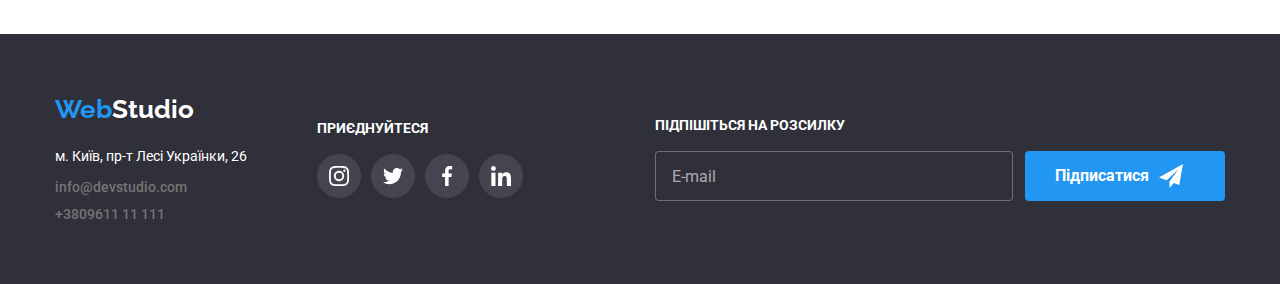
==== commit ffbbce19: "maybe-finish" ====
--- a/portfolio.html
+++ b/portfolio.html
@@ -15,26 +15,37 @@
   </head>
   <body>
     <header class="page-header">
-      <div class="container page-header__wrap">
-        <nav class="page-header__navigation">
+      <div class="container page-header__container">
+         <div class="page-header__wrap">
           <a href="./index.html" class="logo"><span class="logo__color">Web</span>Studio</a>
-          <ul class="page-header__menu">
-            <li class="page-header__item"><a href="./index.html" class="page-header__link ">Студія</a></li>
-            <li class="page-header__item"><a href="./portfolio.html" class="page-header__link page-header__link--active">Портфоліо</a></li>
-            <li class="page-header__item"><a href="#" class="page-header__link">Контакти</a></li>
-        </ul>
-        </nav>
-        <ul class="contact-list">
-          <li class="contact-list__item"><a href="mailto:info@devstudio.com" class="contact-list__link">
-            <svg class="contact-list__icon" width="16px" height="12px">
-              <use href="./images/icon-sprite.svg#icon-mail"></use>
-            </svg>info@devstudio.com</a></li> 
-          <li class="contact-list__item"><a href="tel:+380961111111" class="contact-list__link">
-            <svg class="contact-list__icon" width="10px" height="16px">
-              <use href="./images/icon-sprite.svg#icon-tel"></use>
-            </svg>+38096 11 11 111</a></li>
-        </ul>
-        </div>
+          <nav class="page-header__navigation">
+            <ul class="page-header__menu">
+              <li class="page-header__item"><a href="./index.html" class="page-header__link">Студія</a></li>
+              <li class="page-header__item"><a href="./portfolio.html" class="page-header__link page-header__link--active">Портфоліо</a></li>
+              <li class="page-header__item"><a href="#" class="page-header__link">Контакти</a></li>
+          </ul>
+          </nav>
+          <ul class="contact-list">
+            <li class="contact-list__item"><a href="mailto:info@devstudio.com" class="contact-list__link">
+              <svg class="contact-list__icon" width="16px" height="12px">
+                <use href="./images/icon-sprite.svg#icon-mail"></use>
+              </svg>info@devstudio.com</a></li> 
+            <li class="contact-list__item"><a href="tel:+380961111111" class="contact-list__link">
+              <svg class="contact-list__icon" width="10px" height="16px">
+                <use href="./images/icon-sprite.svg#icon-tel"></use>
+              </svg>+38096 11 11 111</a></li>
+          </ul>
+         </div>
+         <button
+         class="menu-toggle js-open-menu"
+         aria-expanded="false"
+         aria-controls="mobile-menu"
+       >
+         <svg width="24" height="16">
+           <use href="./images/icon-sprite.svg#open"></use>
+         </svg>
+       </button>
+         </div>
     </header>
     <main>
       <section class="section-position">
@@ -194,9 +205,9 @@
     </main>
     <footer class="page-footer">
       <div class="container page-footer__container">
-        <div class="page-footer__address">
+        <div class="page-footer__address footer-wrap">
         <a href="./index.html" class="logo page-footer__logo"><span class="logo__color">Web</span>Studio</a>
-        <address>
+        <address class="address">
           <ul>
             <li class="address-item"><a href="https://goo.gl/maps/CPtrU1FHBa2aNyZL9" target="_blank" rel="noopener noreferrer nofollow" class="address-link">м. Київ, пр-т Лесі Українки, 26</a></li>
             <li class="address-item"><a href="mailto:info@devstudio.com" class="contact-list__link">info@devstudio.com</a></li>
@@ -204,7 +215,7 @@
           </ul>
         </address>
       </div>
-      <div>
+      <div class="footer-wrap">
       <span class="page-footer__main-social-link">Приєднуйтеся</span>
       <ul class="footer-social__list">
         <li class="footer-social__item"><a href="" class="social-list__link">
@@ -244,5 +255,36 @@
       </form>
       </div>
       </footer>
+      <div class="menu-container js-menu-container" id="mobile-menu">
+        <button class="menu-toggle js-close-menu">
+          <svg width="24" height="16">
+          <use href="./images/icon-sprite.svg#button"></use>
+          </svg>
+        </button>
+        <nav class="menu-mobile">
+          <ul class="page-header__menu">
+            <li class="page-header__item"><a href="./index.html" class="page-header__link page-header__link--active">Студія</a></li>
+            <li class="page-header__item"><a href="./portfolio.html" class="page-header__link">Портфоліо</a></li>
+            <li class="page-header__item"><a href="#" class="page-header__link">Контакти</a></li>
+        </ul>
+        </nav>
+        <ul class="contact-list__mobile">
+          <li class="contact-list__item"><a href="mailto:info@devstudio.com" class="contact-list__link mobile-list__link">
+            <svg class="contact-list__icon" width="16px" height="12px">
+              <use href="./images/icon-sprite.svg#icon-mail"></use>
+            </svg>info@devstudio.com</a></li> 
+          <li class="contact-list__item"><a href="tel:+380961111111" class="contact-list__link mobile-list__link">
+            <svg class="contact-list__icon" width="10px" height="16px">
+              <use href="./images/icon-sprite.svg#icon-tel"></use>
+            </svg>+38096 11 11 111</a></li>
+        </ul>
+        <ul class="mobile-social__list">
+          <li class="mobile-social__item"><a class="mobile-social__link">Instagram</a></li>
+          <li class="mobile-social__item"><a class="mobile-social__link">Twitter</a></li>
+          <li class="mobile-social__item"><a class="mobile-social__link">Facebook</a></li>
+          <li class="mobile-social__item"><a class="mobile-social__link">Linkedin</a></li>
+        </ul>
+      </div>
+      <script src="./js/mobile.js"></script> 
   </body>
 </html>
--- a/css/main.min.css
+++ b/css/main.min.css
@@ -1 +1 @@
-body{font-family:"Roboto",sans-serif;font-style:normal;font-weight:400;--dominant-color: #212121;--secondary-color: #757575;--accent-color: #2196F3}*,*::before,*::after{-webkit-box-sizing:border-box;box-sizing:border-box}h1,h2,h3,h4,h5,h6,p,ul{margin:0;padding:0}a{text-decoration:none}ul{list-style-type:none}img{display:block;max-width:100%;height:auto}address{font-style:normal}.container{width:480px;padding:0 15px;margin:0 auto;position:relative}@media screen and (min-width: 768px){.container{width:768px}}@media screen and (min-width: 1200px){.container{width:1200px}}.section-position{padding-top:60px;padding-bottom:60px}@media screen and (min-width: 1200px){.section-position{padding-top:94px;padding-bottom:94px}}.logo{font-family:"Raleway",sans-serif;font-style:normal;font-weight:700;font-size:24px;line-height:.857;color:#000}@media screen and (min-width: 1200px){.logo{font-size:26px;line-height:1.2}}.logo__color{color:var(--accent-color)}.page-footer__logo{display:inline-block;margin-bottom:20px;color:#fff}.page-header{border-bottom:1px solid #ececec;padding-top:16px;padding-bottom:16px}@media screen and (min-width: 768px){.page-header{padding-top:26px;padding-bottom:26px}}@media screen and (min-width: 1200px){.page-header{padding-top:24px;padding-bottom:25px}}@media screen and (min-width: 768px){.page-header__wrap{display:-webkit-box;display:-ms-flexbox;display:flex;-webkit-box-align:center;-ms-flex-align:center;align-items:center}}@media screen and (min-width: 768px){.page-header__navigation{display:-webkit-box;display:-ms-flexbox;display:flex;-webkit-box-align:center;-ms-flex-align:center;align-items:center}}@media screen and (min-width: 768px){.page-header__menu{display:-webkit-box;display:-ms-flexbox;display:flex;margin-left:90px}}@media screen and (min-width: 1200px){.page-header__menu{display:-webkit-box;display:-ms-flexbox;display:flex;margin-left:93px}}.page-header__item{position:relative}.page-header__item:not(:last-child){margin-right:50px}.page-header__link{font-weight:500;font-size:40px;line-height:.851;color:var(--dominant-color);-webkit-transition:color 250ms cubic-bezier(0.4, 0, 0.2, 1);transition:color 250ms cubic-bezier(0.4, 0, 0.2, 1)}.page-header__link:hover,.page-header__link:focus{color:var(--accent-color)}@media screen and (min-width: 768px){.page-header__link{font-size:14px;line-height:1.1}}.page-header__link--active{color:var(--accent-color);-webkit-transition:color 250ms cubic-bezier(0.4, 0, 0.2, 1);transition:color 250ms cubic-bezier(0.4, 0, 0.2, 1)}@media screen and (min-width: 768px){.page-header__link--active::after{display:inline-block;content:"";height:4px;width:100%;position:absolute;left:0;bottom:-32px;border-radius:2px;background-color:var(--accent-color)}}@media screen and (min-width: 1200px){.contact-list{display:-webkit-box;display:-ms-flexbox;display:flex;-webkit-box-align:center;-ms-flex-align:center;align-items:center;margin-left:auto}}@media screen and (min-width: 1200px){.contact-list__item:not(:last-child){margin-right:50px}}.contact-list__link{display:-webkit-box;display:-ms-flexbox;display:flex;-webkit-box-align:center;-ms-flex-align:center;align-items:center;font-weight:500;font-size:14px;line-height:1.1;text-align:center;color:var(--secondary-color);fill:var(--secondary-color);-webkit-transition:color 250ms cubic-bezier(0.4, 0, 0.2, 1),fill 250ms cubic-bezier(0.4, 0, 0.2, 1);transition:color 250ms cubic-bezier(0.4, 0, 0.2, 1),fill 250ms cubic-bezier(0.4, 0, 0.2, 1)}.contact-list__link:hover,.contact-list__link:focus{color:var(--accent-color);fill:var(--accent-color)}.contact-list__icon{margin-right:10px}.page-footer__address{margin-right:70px}.address-item{margin-bottom:9px}.address-link{font-style:normal;font-weight:400;font-size:14px;line-height:1.7;color:#fff;-webkit-transition:color 250ms cubic-bezier(0.4, 0, 0.2, 1);transition:color 250ms cubic-bezier(0.4, 0, 0.2, 1)}.address-link:hover,.address-link:focus{color:var(--accent-color)}.hero-section{max-width:1600px;height:600px;text-align:center;background-color:#2f303a;padding:200px 0;margin:0 auto;background-image:-webkit-gradient(linear, left top, right top, from(rgba(47, 48, 58, 0.4)), to(rgba(47, 48, 58, 0.4))),url("../images/background.jpg");background-image:linear-gradient(to right, rgba(47, 48, 58, 0.4), rgba(47, 48, 58, 0.4)),url("../images/background.jpg");background-repeat:no-repeat;background-position:center;background-size:cover}.hero-section__title{font-weight:900;font-size:44px;line-height:1.2;text-transform:uppercase;color:#fff;width:696px;margin-left:auto;margin-right:auto;margin-bottom:30px}.hero-section__button{font-weight:700;font-size:16px;line-height:1.9;border-radius:4px;border-color:rgba(0,0,0,0);color:#fff;background-color:var(--accent-color);min-height:54px;min-width:220px;padding:10px 32px;cursor:pointer;-webkit-transition:color 250ms cubic-bezier(0.4, 0, 0.2, 1),background-color 250ms cubic-bezier(0.4, 0, 0.2, 1);transition:color 250ms cubic-bezier(0.4, 0, 0.2, 1),background-color 250ms cubic-bezier(0.4, 0, 0.2, 1)}.hero-section__button:hover,.hero-section__button:focus{background-color:#fff;color:var(--dominant-color)}.benefits-section{padding-bottom:0}.benefits-section__list{display:-webkit-box;display:-ms-flexbox;display:flex}.benefits-section__item{text-align:left;width:270px}.benefits-section__item:not(:last-child){margin-right:30px}.benefits-section__wrap{display:-webkit-box;display:-ms-flexbox;display:flex;-webkit-box-align:center;-ms-flex-align:center;align-items:center;-webkit-box-pack:center;-ms-flex-pack:center;justify-content:center;width:100%;height:120px;background-color:#f5f4fa;border-radius:4px;margin-bottom:30px;padding:auto}.benefits-section__title{font-weight:700;font-size:14px;line-height:1.14;color:var(--dominant-color);margin-bottom:10px}.benefits-section__text{font-weight:400;font-size:14px;line-height:1.7;color:var(--secondary-color)}@media screen and (max-width: 1199px){.work{display:none}}.work__list{display:-webkit-box;display:-ms-flexbox;display:flex}.work__item{position:relative}.work__item:not(:last-child){margin-right:30px}.work__name{font-style:normal;font-weight:700;font-size:14px;line-height:.8px;text-transform:uppercase;color:#fff;display:-webkit-box;display:-ms-flexbox;display:flex;-webkit-box-pack:center;-ms-flex-pack:center;justify-content:center;-webkit-box-align:center;-ms-flex-align:center;align-items:center;width:370px;height:70px;text-align:center;background:rgba(47,48,58,.8);position:absolute;bottom:0}.developers{background-color:#f5f4fa}.developers-wrap{display:-webkit-box;display:-ms-flexbox;display:flex}.developers__item{text-align:center;background-color:#fff;-webkit-box-shadow:0px 1px 3px rgba(0,0,0,.12),0px 1px 1px rgba(0,0,0,.14),0px 2px 1px rgba(0,0,0,.2);box-shadow:0px 1px 3px rgba(0,0,0,.12),0px 1px 1px rgba(0,0,0,.14),0px 2px 1px rgba(0,0,0,.2);border-radius:0px 0px 4px 4px;border-color:rgba(0,0,0,0);width:270px}.developers__item:not(:last-child){margin-right:30px}.developers__name{font-weight:500;font-size:16px;line-height:1.18;color:var(--dominant-color);padding-top:30px;margin-bottom:10px}.developers__position{font-weight:400;font-size:16px;line-height:1.18;color:var(--secondary-color);padding-bottom:16px}.developers__social-list{display:-webkit-box;display:-ms-flexbox;display:flex;-webkit-box-pack:center;-ms-flex-pack:center;justify-content:center;padding-bottom:30px}.social-list__item:not(:last-child){margin-right:10px}.social-list__link{display:-webkit-box;display:-ms-flexbox;display:flex;-webkit-box-align:center;-ms-flex-align:center;align-items:center;-webkit-box-pack:center;-ms-flex-pack:center;justify-content:center;width:44px;height:44px;color:#afb1b8;-webkit-transition:background-color 250ms cubic-bezier(0.4, 0, 0.2, 1),border-radius 250ms cubic-bezier(0.4, 0, 0.2, 1);transition:background-color 250ms cubic-bezier(0.4, 0, 0.2, 1),border-radius 250ms cubic-bezier(0.4, 0, 0.2, 1)}.social-list__link:hover,.social-list__link:focus{background-color:var(--accent-color);border-radius:50%}.social-list__icon{fill:#afb1b8;-webkit-transition:fill 250ms cubic-bezier(0.4, 0, 0.2, 1);transition:fill 250ms cubic-bezier(0.4, 0, 0.2, 1)}.social-list__link:hover .social-list__icon,.social-list__link:focus .social-list__icon{fill:#fff}.footer-social__list{display:-webkit-box;display:-ms-flexbox;display:flex}.footer-social__item:not(:last-child){margin-right:10px}.footer-social__icon{fill:#fff}.footer-social__item{background:rgba(255,255,255,.1);border-radius:50%;cursor:pointer;-webkit-transition:background-color 250ms cubic-bezier(0.4, 0, 0.2, 1);transition:background-color 250ms cubic-bezier(0.4, 0, 0.2, 1)}.footer-social__item:hover,.footer-social__item:focus{background-color:var(--accent-color)}.regular-clients__list{display:-webkit-box;display:-ms-flexbox;display:flex}.regular-clients__item:not(:last-child){margin-right:30px}.regular-clients__link{display:-webkit-box;display:-ms-flexbox;display:flex;-webkit-box-align:center;-ms-flex-align:center;align-items:center;-webkit-box-pack:center;-ms-flex-pack:center;justify-content:center;width:170px;height:92px;border:1px solid #afb1b8;border-radius:4px;-webkit-transition:border-color 250ms cubic-bezier(0.4, 0, 0.2, 1);transition:border-color 250ms cubic-bezier(0.4, 0, 0.2, 1)}.regular-clients__link:hover,.regular-clients__link:focus{border-color:var(--accent-color)}.regular-clients__icon{fill:#afb1b8;-webkit-transition:fill 250ms cubic-bezier(0.4, 0, 0.2, 1);transition:fill 250ms cubic-bezier(0.4, 0, 0.2, 1)}.regular-clients__link:hover .regular-clients__icon,.regular-clients__link:focus .regular-clients__icon{fill:var(--accent-color)}.backdrop{position:fixed;top:0;left:0;width:100%;height:100%;background:rgba(0,0,0,.2);opacity:1;-webkit-transition:opacity 250ms cubic-bezier(0.4, 0, 0.2, 1);transition:opacity 250ms cubic-bezier(0.4, 0, 0.2, 1)}.modal{position:absolute;top:50%;left:50%;width:528px;height:581px;padding:40px;text-align:center;background:#fff;-webkit-box-shadow:0px 1px 3px rgba(0,0,0,.12),0px 1px 1px rgba(0,0,0,.14),0px 2px 1px rgba(0,0,0,.2);box-shadow:0px 1px 3px rgba(0,0,0,.12),0px 1px 1px rgba(0,0,0,.14),0px 2px 1px rgba(0,0,0,.2);border-radius:4px;-webkit-transform:translate(-50%, -50%) scale(1);transform:translate(-50%, -50%) scale(1);opacity:1;-webkit-transition:opacity 250ms cubic-bezier(0.4, 0, 0.2, 1),-webkit-transform 250ms cubic-bezier(0.4, 0, 0.2, 1);transition:opacity 250ms cubic-bezier(0.4, 0, 0.2, 1),-webkit-transform 250ms cubic-bezier(0.4, 0, 0.2, 1);transition:transform 250ms cubic-bezier(0.4, 0, 0.2, 1),opacity 250ms cubic-bezier(0.4, 0, 0.2, 1);transition:transform 250ms cubic-bezier(0.4, 0, 0.2, 1),opacity 250ms cubic-bezier(0.4, 0, 0.2, 1),-webkit-transform 250ms cubic-bezier(0.4, 0, 0.2, 1)}.modal__name{font-style:normal;font-weight:700;font-size:20px;line-height:23px;text-align:center;color:var(--dominant-color);margin-bottom:12px}.modal__wrap{position:relative;display:-webkit-box;display:-ms-flexbox;display:flex;-webkit-box-orient:vertical;-webkit-box-direction:normal;-ms-flex-direction:column;flex-direction:column;margin-bottom:10px}.modal__label{display:-webkit-box;display:-ms-flexbox;display:flex;text-align:left;margin-bottom:4px;font-style:normal;font-size:12px;line-height:1.17;color:var(--secondary-color);cursor:pointer}.modal__input{width:100%;padding:10px 42px;line-height:1.125;border:1px solid rgba(33,33,33,.2);border-radius:4px;cursor:pointer;outline:none;-webkit-transition:border-color 250ms cubic-bezier(0.4, 0, 0.2, 1);transition:border-color 250ms cubic-bezier(0.4, 0, 0.2, 1)}.modal__input:focus{border-color:var(--accent-color)}.modal__icon{position:absolute;left:15px;bottom:14px;fill:var(--dominant-color);-webkit-transition:fill 250ms cubic-bezier(0.4, 0, 0.2, 1);transition:fill 250ms cubic-bezier(0.4, 0, 0.2, 1)}.modal__input:focus+.modal__icon{fill:var(--accent-color)}.modal__textarea{display:inline-block;resize:none;width:100%;height:120px;padding:12px 16px;border:1px solid rgba(33,33,33,.2);border-radius:4px;cursor:pointer;outline:none;-webkit-transition:border-color 250ms cubic-bezier(0.4, 0, 0.2, 1);transition:border-color 250ms cubic-bezier(0.4, 0, 0.2, 1)}.modal__textarea:focus{border-color:var(--accent-color)}.modal__textarea::-webkit-input-placeholder{font-style:normal;font-weight:400;font-size:12px;line-height:.857;color:rgba(117,117,117,.5)}.modal__textarea::-moz-placeholder{font-style:normal;font-weight:400;font-size:12px;line-height:.857;color:rgba(117,117,117,.5)}.modal__textarea:-ms-input-placeholder{font-style:normal;font-weight:400;font-size:12px;line-height:.857;color:rgba(117,117,117,.5)}.modal__textarea::-ms-input-placeholder{font-style:normal;font-weight:400;font-size:12px;line-height:.857;color:rgba(117,117,117,.5)}.modal__textarea::placeholder{font-style:normal;font-weight:400;font-size:12px;line-height:.857;color:rgba(117,117,117,.5)}.wrap__textarea{margin-bottom:20px}.modal__button{position:absolute;top:8px;right:8px;display:-webkit-box;display:-ms-flexbox;display:flex;-webkit-box-align:center;-ms-flex-align:center;align-items:center;-webkit-box-pack:center;-ms-flex-pack:center;justify-content:center;width:30px;height:30px;background:#fff;border:1px solid rgba(0,0,0,.1);border-radius:50%;cursor:pointer}.modal__button--blue{-webkit-transition:fill 250ms cubic-bezier(0.4, 0, 0.2, 1);transition:fill 250ms cubic-bezier(0.4, 0, 0.2, 1)}.modal__button:focus .modal__button--blue,.modal__button:hover .modal__button--blue{fill:var(--accent-color)}.modal__checkbox{position:relative;display:-webkit-box;display:-ms-flexbox;display:flex;-webkit-box-align:center;-ms-flex-align:center;align-items:center;-webkit-box-pack:center;-ms-flex-pack:center;justify-content:center;margin-bottom:30px}.checkbox__label{display:block;padding-left:20px;font-size:14px;line-height:1.71;letter-spacing:.03em;color:var(--secondary-color);cursor:pointer}.checkbox__link{text-decoration:underline;color:var(--accent-color)}.checkbox__input{opacity:0;position:absolute;-webkit-transition:opacity 250ms cubic-bezier(0.4, 0, 0.2, 1);transition:opacity 250ms cubic-bezier(0.4, 0, 0.2, 1)}.checkbox__input{width:1px;height:1px;position:absolute;opacity:0;cursor:pointer;-webkit-transition:opacity 250ms cubic-bezier(0.4, 0, 0.2, 1);transition:opacity 250ms cubic-bezier(0.4, 0, 0.2, 1)}.checkbox__border{position:absolute;top:50%;left:20px;fill:rgba(0,0,0,0);-webkit-transform:translateY(-50%);transform:translateY(-50%);width:16px;height:15px;border:2px solid #212121;border-radius:2px;background-color:#fff;z-index:-1;-webkit-transition:background-color 250ms cubic-bezier(0.4, 0, 0.2, 1),fill 250ms cubic-bezier(0.4, 0, 0.2, 1),border 250ms cubic-bezier(0.4, 0, 0.2, 1);transition:background-color 250ms cubic-bezier(0.4, 0, 0.2, 1),fill 250ms cubic-bezier(0.4, 0, 0.2, 1),border 250ms cubic-bezier(0.4, 0, 0.2, 1)}.checkbox__input:checked+.checkbox__border{border:rgba(0,0,0,0);background-color:var(--accent-color);fill:#fff}.modal__submit{font-style:normal;font-weight:700;font-size:16px;line-height:.533;color:#fff;width:200px;height:50px;background:#2196f3;border-radius:4px;border-color:rgba(0,0,0,0);-webkit-transition:color 250ms cubic-bezier(0.4, 0, 0.2, 1),background-color 250ms cubic-bezier(0.4, 0, 0.2, 1),-webkit-box-shadow 250ms cubic-bezier(0.4, 0, 0.2, 1);transition:color 250ms cubic-bezier(0.4, 0, 0.2, 1),background-color 250ms cubic-bezier(0.4, 0, 0.2, 1),-webkit-box-shadow 250ms cubic-bezier(0.4, 0, 0.2, 1);transition:box-shadow 250ms cubic-bezier(0.4, 0, 0.2, 1),color 250ms cubic-bezier(0.4, 0, 0.2, 1),background-color 250ms cubic-bezier(0.4, 0, 0.2, 1);transition:box-shadow 250ms cubic-bezier(0.4, 0, 0.2, 1),color 250ms cubic-bezier(0.4, 0, 0.2, 1),background-color 250ms cubic-bezier(0.4, 0, 0.2, 1),-webkit-box-shadow 250ms cubic-bezier(0.4, 0, 0.2, 1)}.modal__submit:hover,.modal__submit:focus{-webkit-box-shadow:0px 4px 4px rgba(0,0,0,.15);box-shadow:0px 4px 4px rgba(0,0,0,.15);cursor:pointer}.backdrop.is-hidden .modal{-webkit-transform:translate(-50%, -50%) scale(0.5);transform:translate(-50%, -50%) scale(0.5);opacity:0}.backdrop.is-hidden{opacity:0;pointer-events:none;visibility:inherit}.menu-portfolio{display:-webkit-box;display:-ms-flexbox;display:flex;-webkit-box-pack:center;-ms-flex-pack:center;justify-content:center;margin-bottom:50px}.menu-portfolio__item:not(:last-child){margin-right:8px}.button{background:#f5f4fa;cursor:pointer}.menu-portfolio__button{font-family:inherit;font-style:normal;font-weight:500;font-size:16px;line-height:1.5;border-color:rgba(0,0,0,0);border-radius:4px;padding:6px 22px;-webkit-transition:color 250ms cubic-bezier(0.4, 0, 0.2, 1),background-color 250ms cubic-bezier(0.4, 0, 0.2, 1),-webkit-box-shadow 250ms cubic-bezier(0.4, 0, 0.2, 1);transition:color 250ms cubic-bezier(0.4, 0, 0.2, 1),background-color 250ms cubic-bezier(0.4, 0, 0.2, 1),-webkit-box-shadow 250ms cubic-bezier(0.4, 0, 0.2, 1);transition:box-shadow 250ms cubic-bezier(0.4, 0, 0.2, 1),color 250ms cubic-bezier(0.4, 0, 0.2, 1),background-color 250ms cubic-bezier(0.4, 0, 0.2, 1);transition:box-shadow 250ms cubic-bezier(0.4, 0, 0.2, 1),color 250ms cubic-bezier(0.4, 0, 0.2, 1),background-color 250ms cubic-bezier(0.4, 0, 0.2, 1),-webkit-box-shadow 250ms cubic-bezier(0.4, 0, 0.2, 1)}.menu-portfolio__button:hover,.menu-portfolio__button:focus{-webkit-box-shadow:0px 3px 1px rgba(0,0,0,.1),0px 1px 2px rgba(0,0,0,.08),0px 2px 2px rgba(0,0,0,.12);box-shadow:0px 3px 1px rgba(0,0,0,.1),0px 1px 2px rgba(0,0,0,.08),0px 2px 2px rgba(0,0,0,.12);background-color:var(--accent-color);color:#fff}.product{display:-webkit-box;display:-ms-flexbox;display:flex;-ms-flex-wrap:wrap;flex-wrap:wrap}.product__item{margin-right:30px;margin-bottom:30px}.product__item:nth-child(3n){margin-right:0px}.product__item:nth-last-child(-n+3){margin-bottom:0px}.product__link{display:block;width:370px;-webkit-transition:-webkit-box-shadow 250ms cubic-bezier(0.4, 0, 0.2, 1);transition:-webkit-box-shadow 250ms cubic-bezier(0.4, 0, 0.2, 1);transition:box-shadow 250ms cubic-bezier(0.4, 0, 0.2, 1);transition:box-shadow 250ms cubic-bezier(0.4, 0, 0.2, 1), -webkit-box-shadow 250ms cubic-bezier(0.4, 0, 0.2, 1)}.product__link:hover,.product__link:focus{-webkit-box-shadow:0px 1px 1px rgba(0,0,0,.12),0px 4px 4px rgba(0,0,0,.06),1px 4px 6px rgba(0,0,0,.16);box-shadow:0px 1px 1px rgba(0,0,0,.12),0px 4px 4px rgba(0,0,0,.06),1px 4px 6px rgba(0,0,0,.16)}.product__accent{position:relative;overflow:hidden}.product__description{display:-webkit-box;display:-ms-flexbox;display:flex;-webkit-box-pack:center;-ms-flex-pack:center;justify-content:center;-webkit-box-align:center;-ms-flex-align:center;align-items:center;position:absolute;top:0;left:0;width:100%;height:100%;font-style:normal;font-weight:400;font-size:18px;line-height:28px;padding:63px 24px;color:#fff;background:rgba(33,150,243,.9);-webkit-transform:translateY(101%);transform:translateY(101%);-webkit-transition:-webkit-transform 250ms cubic-bezier(0.4, 0, 0.2, 1);transition:-webkit-transform 250ms cubic-bezier(0.4, 0, 0.2, 1);transition:transform 250ms cubic-bezier(0.4, 0, 0.2, 1);transition:transform 250ms cubic-bezier(0.4, 0, 0.2, 1), -webkit-transform 250ms cubic-bezier(0.4, 0, 0.2, 1)}.product__link:hover .product__description,.product__link:focus .product__description{-webkit-transform:translateY(0);transform:translateY(0)}.product__container{border:1px solid #eee;border-top:none;padding:20px 24px}.product__name{font-weight:700;font-size:18px;line-height:2;color:var(--dominant-color);margin-bottom:4px}.product__group{font-weight:400;font-size:16px;line-height:1.87;color:var(--secondary-color)}.page-footer{background-color:#2f303a;padding-top:60px;padding-bottom:60px}.page-footer__container{position:relative;text-align:left}.page-footer__container{display:-webkit-box;display:-ms-flexbox;display:flex;-webkit-box-align:center;-ms-flex-align:center;align-items:center}.page-footer__main-social-link{display:inline-block;font-style:normal;font-weight:700;font-size:14px;line-height:.875;text-transform:uppercase;color:#fff;margin-bottom:20px}.page-footer__form-subscription{display:-webkit-box;display:-ms-flexbox;display:flex;-webkit-box-align:end;-ms-flex-align:end;align-items:end;margin-left:auto}.form-subscription__button{font-style:normal;font-weight:700;font-size:16px;line-height:.533;text-align:center;width:200px;height:50px;margin-left:auto;padding-top:10px;padding-bottom:10px;padding-left:28px;border-radius:4px;border-color:rgba(0,0,0,0);color:#fff;background-color:var(--accent-color);display:-webkit-box;display:-ms-flexbox;display:flex;-webkit-box-align:center;-ms-flex-align:center;align-items:center;-webkit-transition:color 250ms cubic-bezier(0.4, 0, 0.2, 1),background-color 250ms cubic-bezier(0.4, 0, 0.2, 1),-webkit-box-shadow 250ms cubic-bezier(0.4, 0, 0.2, 1);transition:color 250ms cubic-bezier(0.4, 0, 0.2, 1),background-color 250ms cubic-bezier(0.4, 0, 0.2, 1),-webkit-box-shadow 250ms cubic-bezier(0.4, 0, 0.2, 1);transition:box-shadow 250ms cubic-bezier(0.4, 0, 0.2, 1),color 250ms cubic-bezier(0.4, 0, 0.2, 1),background-color 250ms cubic-bezier(0.4, 0, 0.2, 1);transition:box-shadow 250ms cubic-bezier(0.4, 0, 0.2, 1),color 250ms cubic-bezier(0.4, 0, 0.2, 1),background-color 250ms cubic-bezier(0.4, 0, 0.2, 1),-webkit-box-shadow 250ms cubic-bezier(0.4, 0, 0.2, 1)}.form-subscription__button:hover,.form-subscription__button:focus{background-color:#fff;color:var(--dominant-color);-webkit-box-shadow:0px 4px 4px rgba(0,0,0,.15);box-shadow:0px 4px 4px rgba(0,0,0,.15);cursor:pointer}.form-subscription__icon{fill:#fff;margin-left:10px;-webkit-transition:fill 250ms cubic-bezier(0.4, 0, 0.2, 1);transition:fill 250ms cubic-bezier(0.4, 0, 0.2, 1)}.form-subscription__button:hover .form-subscription__icon,.form-subscription__button:focus .form-subscription__icon{fill:var(--dominant-color)}.form-subscription__wrap{width:358px;margin-right:12px}.form-subscription__label{display:inline-block;color:#fff;font-style:normal;font-weight:700;font-size:14px;line-height:.875;text-transform:uppercase;cursor:pointer;margin-bottom:20px}.form-subscription__input{width:100%;height:50px;padding:15px 16px;border:1px solid rgba(255,255,255,.3);border-radius:4px;background-color:#2f303a;cursor:pointer;outline:none;color:rgba(255,255,255,.6);-webkit-transition:-webkit-filter 250ms cubic-bezier(0.4, 0, 0.2, 1);transition:-webkit-filter 250ms cubic-bezier(0.4, 0, 0.2, 1);transition:filter 250ms cubic-bezier(0.4, 0, 0.2, 1);transition:filter 250ms cubic-bezier(0.4, 0, 0.2, 1), -webkit-filter 250ms cubic-bezier(0.4, 0, 0.2, 1)}.form-subscription__input:hover,.form-subscription__input:focus{-webkit-filter:drop-shadow(0px 4px 4px rgba(0, 0, 0, 0.15));filter:drop-shadow(0px 4px 4px rgba(0, 0, 0, 0.15))}.form-subscription__input::-webkit-input-placeholder{font-style:normal;font-weight:400;font-size:16px;line-height:.8;color:rgba(255,255,255,.6)}.form-subscription__input::-moz-placeholder{font-style:normal;font-weight:400;font-size:16px;line-height:.8;color:rgba(255,255,255,.6)}.form-subscription__input:-ms-input-placeholder{font-style:normal;font-weight:400;font-size:16px;line-height:.8;color:rgba(255,255,255,.6)}.form-subscription__input::-ms-input-placeholder{font-style:normal;font-weight:400;font-size:16px;line-height:.8;color:rgba(255,255,255,.6)}.form-subscription__input::placeholder{font-style:normal;font-weight:400;font-size:16px;line-height:.8;color:rgba(255,255,255,.6)}/*# sourceMappingURL=main.min.css.map */+body{font-family:"Roboto",sans-serif;font-style:normal;font-weight:400;--dominant-color: #212121;--secondary-color: #757575;--accent-color: #2196F3}*,*::before,*::after{-webkit-box-sizing:border-box;box-sizing:border-box}h1,h2,h3,h4,h5,h6,p,ul{margin:0;padding:0}a{text-decoration:none}ul{list-style-type:none}img{display:block;max-width:100%;height:auto}address{font-style:normal}.container{width:100%;padding:0 15px;margin:0 auto;position:relative}@media screen and (min-width: 480px){.container{width:480px}}@media screen and (min-width: 768px){.container{width:768px}}@media screen and (min-width: 1200px){.container{width:1200px}}.section-position{padding-top:60px;padding-bottom:60px}@media screen and (min-width: 1200px){.section-position{padding-top:94px;padding-bottom:94px}}.name-section{font-weight:700;font-size:36px;line-height:1.16;color:var(--dominant-color);text-align:center;margin-bottom:50px}.logo{font-family:"Raleway",sans-serif;font-style:normal;font-weight:700;font-size:24px;line-height:.857;color:#000}@media screen and (min-width: 1200px){.logo{font-size:26px;line-height:1.2}}.logo__color{color:var(--accent-color)}.page-footer__logo{display:inline-block;margin-bottom:20px;color:#fff}.page-header{border-bottom:1px solid #ececec;padding-top:16px;padding-bottom:16px}@media screen and (min-width: 768px){.page-header{padding-top:26px;padding-bottom:26px}}@media screen and (min-width: 1200px){.page-header{width:1200px;margin:0 auto;padding-top:24px;padding-bottom:25px}}.page-header__container{display:-webkit-box;display:-ms-flexbox;display:flex;-webkit-box-align:center;-ms-flex-align:center;align-items:center}@media screen and (min-width: 768px){.page-header__wrap{display:-webkit-box;display:-ms-flexbox;display:flex;-webkit-box-align:center;-ms-flex-align:center;align-items:center;width:100%}}.menu-toggle{min-height:40px;min-width:40px;display:-webkit-box;display:-ms-flexbox;display:flex;-webkit-box-align:center;-ms-flex-align:center;align-items:center;-webkit-box-pack:center;-ms-flex-pack:center;justify-content:center;margin:0;margin-left:auto;padding:0;background-color:rgba(0,0,0,0);cursor:pointer;border:none;border-radius:50%;outline:none}.menu-toggle:hover,.menu-toggle:focus{background-color:rgba(0,0,0,.1)}@media(min-width: 768px){.menu-toggle{display:none}}.menu-container{position:fixed;top:0;left:0;width:100%;height:100vh;padding:48px 40px;background-color:#fff;z-index:999;-webkit-transform:translateX(100%);transform:translateX(100%);-webkit-transition:-webkit-transform 250ms ease-in-out;transition:-webkit-transform 250ms ease-in-out;transition:transform 250ms ease-in-out;transition:transform 250ms ease-in-out, -webkit-transform 250ms ease-in-out}@media screen and (min-width: 480px){.menu-container{width:100vw}}.menu-container.is-open{-webkit-transform:translateX(0);transform:translateX(0)}.menu-container .menu-toggle{position:absolute;top:16px;right:16px;color:#fff}.mobile-social__list{display:-webkit-box;display:-ms-flexbox;display:flex}.mobile-social__item{color:#2196f3}.mobile-social__item:not(:last-child){margin-right:20px;padding-right:10px;border-right:1px solid rgba(33,33,33,.2)}@media screen and (max-width: 767px){.page-header__navigation{display:none}}@media screen and (min-width: 768px){.page-header__navigation{display:-webkit-box;display:-ms-flexbox;display:flex;-webkit-box-align:center;-ms-flex-align:center;align-items:center}}@media screen and (max-width: 1199px){.page-header__navigation{margin-right:80px}}.menu-mobile{margin-bottom:300px}@media screen and (min-width: 768px){.page-header__menu{display:-webkit-box;display:-ms-flexbox;display:flex;margin-left:90px}}@media screen and (min-width: 1200px){.page-header__menu{margin-left:93px}}.page-header__item{position:relative}@media screen and (max-width: 767px){.page-header__item:not(:last-child){margin-bottom:32px}}@media screen and (min-width: 768px){.page-header__item:not(:last-child){margin-right:50px}}.page-header__link{font-weight:500;font-size:40px;line-height:.851;color:var(--dominant-color);-webkit-transition:color 250ms cubic-bezier(0.4, 0, 0.2, 1);transition:color 250ms cubic-bezier(0.4, 0, 0.2, 1)}.page-header__link:hover,.page-header__link:focus{color:var(--accent-color)}@media screen and (min-width: 768px){.page-header__link{font-size:14px;line-height:1.1}}.page-header__link--active{color:var(--accent-color);-webkit-transition:color 250ms cubic-bezier(0.4, 0, 0.2, 1);transition:color 250ms cubic-bezier(0.4, 0, 0.2, 1)}@media screen and (min-width: 768px){.page-header__link--active::after{display:inline-block;content:"";height:4px;width:100%;position:absolute;left:0;bottom:-37px;border-radius:2px;background-color:var(--accent-color)}}@media screen and (min-width: 1200px){.page-header__link--active::after{bottom:-32px}}@media screen and (max-width: 767px){.contact-list{display:none}}@media screen and (min-width: 768px){.contact-list{display:-webkit-box;display:-ms-flexbox;display:flex;-ms-flex-wrap:wrap;flex-wrap:wrap;-webkit-box-align:center;-ms-flex-align:center;align-items:center}}@media screen and (min-width: 1200px){.contact-list{margin-left:auto}}@media screen and (max-width: 767px){.contact-list__item:not(:last-child){margin-bottom:32px}}@media screen and (max-width: 1199px){.contact-list__item:not(:last-child){margin-bottom:10px}}@media screen and (min-width: 1200px){.contact-list__item:not(:last-child){margin-right:50px}}@media screen and (max-width: 767px){.contact-list__mobile{margin-bottom:64px}}.contact-list__link{-webkit-box-align:center;-ms-flex-align:center;align-items:center;font-weight:500;font-size:14px;line-height:1.1;text-align:center;color:var(--secondary-color);fill:var(--secondary-color);-webkit-transition:color 250ms cubic-bezier(0.4, 0, 0.2, 1),fill 250ms cubic-bezier(0.4, 0, 0.2, 1);transition:color 250ms cubic-bezier(0.4, 0, 0.2, 1),fill 250ms cubic-bezier(0.4, 0, 0.2, 1)}@media screen and (max-width: 767px){.contact-list__link{display:block;font-size:14px;line-height:0 .583}}.contact-list__link:hover,.contact-list__link:focus{color:var(--accent-color);fill:var(--accent-color)}.mobile-list__link{text-align:left;font-size:34px;line-height:.85}.contact-list__icon{margin-right:10px}@media screen and (max-width: 767px){.contact-list__icon{display:none}}@media screen and (min-width: 768px){.page-footer__address{margin-right:165px}}@media screen and (min-width: 1200px){.page-footer__address{margin-right:70px}}.address-item{margin-bottom:9px}.address-link{font-style:normal;font-weight:400;font-size:14px;line-height:1.7;color:#fff;-webkit-transition:color 250ms cubic-bezier(0.4, 0, 0.2, 1);transition:color 250ms cubic-bezier(0.4, 0, 0.2, 1)}.address-link:hover,.address-link:focus{color:var(--accent-color)}.hero-section{max-width:1600px;height:400px;text-align:center;background-color:#2f303a;padding:118px 0;margin:0 auto;background-repeat:no-repeat;background-position:center;background-size:cover}@media screen and (min-device-pixel-ratio: 2)and (max-width: 767px),screen and (-webkit-min-device-pixel-ratio: 2)and (max-width: 767px),screen and (min-resolution: 192dpi)and (max-width: 767px),screen and (min-resolution: 2dppx)and (max-width: 767px){.hero-section{background-image:-webkit-gradient(linear, left top, left bottom, from(rgba(47, 48, 58, 0.4)), to(rgba(47, 48, 58, 0.4))),url(./../images/hero-background-mobile@2x.jpg);background-image:linear-gradient(rgba(47, 48, 58, 0.4), rgba(47, 48, 58, 0.4)),url(./../images/hero-background-mobile@2x.jpg)}}@media screen and (max-width: 767px){.hero-section{background-image:-webkit-gradient(linear, left top, left bottom, from(rgba(47, 48, 58, 0.4)), to(rgba(47, 48, 58, 0.4))),url(./../images/hero-background-mobile@1x.jpg);background-image:linear-gradient(rgba(47, 48, 58, 0.4), rgba(47, 48, 58, 0.4)),url(./../images/hero-background-mobile@1x.jpg);padding:118px 0 118px 0}}@media screen and (min-device-pixel-ratio: 2)and (min-width: 768px),screen and (-webkit-min-device-pixel-ratio: 2)and (min-width: 768px),screen and (min-resolution: 192dpi)and (min-width: 768px),screen and (min-resolution: 2dppx)and (min-width: 768px){.hero-section{background-image:-webkit-gradient(linear, left top, left bottom, from(rgba(47, 48, 58, 0.4)), to(rgba(47, 48, 58, 0.4))),url(./../images/hero-background-tablet@2x.jpg);background-image:linear-gradient(rgba(47, 48, 58, 0.4), rgba(47, 48, 58, 0.4)),url(./../images/hero-background-tablet@2x.jpg);padding:118px 0 118px 0}}@media screen and (min-width: 768px){.hero-section{background-image:-webkit-gradient(linear, left top, left bottom, from(rgba(47, 48, 58, 0.4)), to(rgba(47, 48, 58, 0.4))),url(./../images/hero-background-tablet@1x.jpg);background-image:linear-gradient(rgba(47, 48, 58, 0.4), rgba(47, 48, 58, 0.4)),url(./../images/hero-background-tablet@1x.jpg);padding:118px 0 118px 0}}@media screen and (min-device-pixel-ratio: 2)and (min-width: 1200px),screen and (-webkit-min-device-pixel-ratio: 2)and (min-width: 1200px),screen and (min-resolution: 192dpi)and (min-width: 1200px),screen and (min-resolution: 2dppx)and (min-width: 1200px){.hero-section{background-image:-webkit-gradient(linear, left top, left bottom, from(rgba(47, 48, 58, 0.4)), to(rgba(47, 48, 58, 0.4))),url(./../images/hero-background-desktop@2x.jpg);background-image:linear-gradient(rgba(47, 48, 58, 0.4), rgba(47, 48, 58, 0.4)),url(./../images/hero-background-desktop@2x.jpg)}}@media screen and (min-width: 1200px){.hero-section{background-image:-webkit-gradient(linear, left top, left bottom, from(rgba(47, 48, 58, 0.4)), to(rgba(47, 48, 58, 0.4))),url(./../images/hero-background-desktop@1x.jpg);background-image:linear-gradient(rgba(47, 48, 58, 0.4), rgba(47, 48, 58, 0.4)),url(./../images/hero-background-desktop@1x.jpg);padding:200px 0 200px 0;height:600px}}.hero-section__title{font-weight:900;font-size:44px;line-height:1.2;text-transform:uppercase;color:#fff;width:100%;margin-left:auto;margin-right:auto;margin-bottom:30px}@media screen and (max-width: 767px){.hero-section__title{display:block;width:360px;text-align:center;font-size:26px;line-height:1.5}}@media screen and (min-width: 768px){.hero-section__title{width:696px}}.hero-section__button{font-weight:700;font-size:16px;line-height:.533;border-radius:4px;border-color:rgba(0,0,0,0);color:#fff;background-color:var(--accent-color);min-height:54px;width:100%;padding:10px 24px;cursor:pointer;-webkit-transition:color 250ms cubic-bezier(0.4, 0, 0.2, 1),background-color 250ms cubic-bezier(0.4, 0, 0.2, 1);transition:color 250ms cubic-bezier(0.4, 0, 0.2, 1),background-color 250ms cubic-bezier(0.4, 0, 0.2, 1)}.hero-section__button:hover,.hero-section__button:focus{background-color:#fff;color:var(--dominant-color)}@media screen and (min-width: 480px){.hero-section__button{width:200px}}@media screen and (min-width: 1200px){.hero-section__button{width:216px;padding-left:32px;padding-right:32px;line-height:1.9}}.benefits-section{padding-bottom:0}.benefits-section__list{margin:-15px}@media screen and (max-width: 1199px){.benefits-section__list{padding-bottom:60px}}@media screen and (min-width: 768px){.benefits-section__list{display:-webkit-box;display:-ms-flexbox;display:flex;-webkit-box-pack:center;-ms-flex-pack:center;justify-content:center;-ms-flex-wrap:wrap;flex-wrap:wrap;margin:-15px}}.benefits-section__item{text-align:left;width:calc(100% - 30px);margin:0 auto}@media screen and (min-width: 768px){.benefits-section__item{width:354px;margin:15px}}@media screen and (min-width: 1200px){.benefits-section__item{width:270px}}.benefits-section__wrap{display:-webkit-box;display:-ms-flexbox;display:flex;-webkit-box-align:center;-ms-flex-align:center;align-items:center;-webkit-box-pack:center;-ms-flex-pack:center;justify-content:center;width:100%;height:120px;background-color:#f5f4fa;border-radius:4px;margin-bottom:30px;padding:auto}.benefits-section__title{font-weight:700;font-size:14px;line-height:1.14;color:var(--dominant-color);margin-bottom:10px}@media screen and (max-width: 767px){.benefits-section__title{text-align:center}}.benefits-section__text{font-weight:400;font-size:14px;line-height:1.7;color:var(--secondary-color)}@media screen and (max-width: 1199px){.work{display:none}}.work__list{display:-webkit-box;display:-ms-flexbox;display:flex}.work__item{position:relative}.work__item:not(:last-child){margin-right:30px}.work__name{font-style:normal;font-weight:700;font-size:14px;line-height:.8px;text-transform:uppercase;color:#fff;display:-webkit-box;display:-ms-flexbox;display:flex;-webkit-box-pack:center;-ms-flex-pack:center;justify-content:center;-webkit-box-align:center;-ms-flex-align:center;align-items:center;width:370px;height:70px;text-align:center;background:rgba(47,48,58,.8);position:absolute;bottom:0}.developers{background-color:#f5f4fa}.developers-wrap{margin:-15px}@media screen and (min-width: 768px){.developers-wrap{display:-webkit-box;display:-ms-flexbox;display:flex;-ms-flex-wrap:wrap;flex-wrap:wrap}}.developers__item{text-align:center;background-color:#fff;-webkit-box-shadow:0px 1px 3px rgba(0,0,0,.12),0px 1px 1px rgba(0,0,0,.14),0px 2px 1px rgba(0,0,0,.2);box-shadow:0px 1px 3px rgba(0,0,0,.12),0px 1px 1px rgba(0,0,0,.14),0px 2px 1px rgba(0,0,0,.2);border-radius:0px 0px 4px 4px;border-color:rgba(0,0,0,0);width:100%}@media screen and (max-width: 767px){.developers__item{width:450px;margin:0 auto}.developers__item:not(:last-child){margin-bottom:30px}}@media screen and (min-width: 768px){.developers__item{width:354px;margin:15px}}@media screen and (min-width: 1200px){.developers__item{width:270px}}.developers__name{font-weight:500;font-size:16px;line-height:1.18;color:var(--dominant-color);padding-top:30px;margin-bottom:10px}.developers__position{font-weight:400;font-size:16px;line-height:1.18;color:var(--secondary-color);padding-bottom:16px}.developers__social-list{display:-webkit-box;display:-ms-flexbox;display:flex;-webkit-box-pack:center;-ms-flex-pack:center;justify-content:center;padding-bottom:30px}.social-list__item:not(:last-child){margin-right:10px}.social-list__link{display:-webkit-box;display:-ms-flexbox;display:flex;-webkit-box-align:center;-ms-flex-align:center;align-items:center;-webkit-box-pack:center;-ms-flex-pack:center;justify-content:center;width:44px;height:44px;color:#afb1b8;-webkit-transition:background-color 250ms cubic-bezier(0.4, 0, 0.2, 1),border-radius 250ms cubic-bezier(0.4, 0, 0.2, 1);transition:background-color 250ms cubic-bezier(0.4, 0, 0.2, 1),border-radius 250ms cubic-bezier(0.4, 0, 0.2, 1)}.social-list__link:hover,.social-list__link:focus{background-color:var(--accent-color);border-radius:50%}.social-list__icon{fill:#afb1b8;-webkit-transition:fill 250ms cubic-bezier(0.4, 0, 0.2, 1);transition:fill 250ms cubic-bezier(0.4, 0, 0.2, 1)}.social-list__link:hover .social-list__icon,.social-list__link:focus .social-list__icon{fill:#fff}.footer-social__list{display:-webkit-box;display:-ms-flexbox;display:flex;-webkit-box-pack:center;-ms-flex-pack:center;justify-content:center}@media screen and (max-width: 767px){.footer-social__list{margin:0 auto}}.footer-social__item:not(:last-child){margin-right:10px}.footer-social__icon{fill:#fff}.footer-social__item{background:rgba(255,255,255,.1);border-radius:50%;cursor:pointer;-webkit-transition:background-color 250ms cubic-bezier(0.4, 0, 0.2, 1);transition:background-color 250ms cubic-bezier(0.4, 0, 0.2, 1)}.footer-social__item:hover,.footer-social__item:focus{background-color:var(--accent-color)}.regular-clients__list{display:-webkit-box;display:-ms-flexbox;display:flex;-ms-flex-wrap:wrap;flex-wrap:wrap;-webkit-box-align:center;-ms-flex-align:center;align-items:center;-webkit-box-pack:center;-ms-flex-pack:center;justify-content:center;gap:30px}.regular-clients__link{display:-webkit-box;display:-ms-flexbox;display:flex;-webkit-box-align:center;-ms-flex-align:center;align-items:center;-webkit-box-pack:center;-ms-flex-pack:center;justify-content:center;margin:0;width:210px;height:92px;border:1px solid #afb1b8;border-radius:4px;-webkit-transition:border-color 250ms cubic-bezier(0.4, 0, 0.2, 1);transition:border-color 250ms cubic-bezier(0.4, 0, 0.2, 1)}@media screen and (min-width: 768px){.regular-clients__link{width:226px}}@media screen and (min-width: 1200px){.regular-clients__link{width:170px;height:92px}}.regular-clients__link:hover,.regular-clients__link:focus{border-color:var(--accent-color)}.regular-clients__icon{fill:#afb1b8;-webkit-transition:fill 250ms cubic-bezier(0.4, 0, 0.2, 1);transition:fill 250ms cubic-bezier(0.4, 0, 0.2, 1)}.regular-clients__link:hover .regular-clients__icon,.regular-clients__link:focus .regular-clients__icon{fill:var(--accent-color)}.backdrop{position:fixed;top:0;left:0;width:100%;height:100%;background:rgba(0,0,0,.2);opacity:1;-webkit-transition:opacity 250ms cubic-bezier(0.4, 0, 0.2, 1);transition:opacity 250ms cubic-bezier(0.4, 0, 0.2, 1)}.modal{position:absolute;top:93px;left:15px;width:100%;height:609px;padding:40px;text-align:center;background:#fff;-webkit-box-shadow:0px 1px 3px rgba(0,0,0,.12),0px 1px 1px rgba(0,0,0,.14),0px 2px 1px rgba(0,0,0,.2);box-shadow:0px 1px 3px rgba(0,0,0,.12),0px 1px 1px rgba(0,0,0,.14),0px 2px 1px rgba(0,0,0,.2);border-radius:4px;-webkit-transform:scale(1);transform:scale(1);opacity:1;-webkit-transition:opacity 250ms cubic-bezier(0.4, 0, 0.2, 1),-webkit-transform 250ms cubic-bezier(0.4, 0, 0.2, 1);transition:opacity 250ms cubic-bezier(0.4, 0, 0.2, 1),-webkit-transform 250ms cubic-bezier(0.4, 0, 0.2, 1);transition:transform 250ms cubic-bezier(0.4, 0, 0.2, 1),opacity 250ms cubic-bezier(0.4, 0, 0.2, 1);transition:transform 250ms cubic-bezier(0.4, 0, 0.2, 1),opacity 250ms cubic-bezier(0.4, 0, 0.2, 1),-webkit-transform 250ms cubic-bezier(0.4, 0, 0.2, 1)}@media screen and (min-width: 480px){.modal{width:450px}}@media screen and (min-width: 768px){.modal{width:450px;height:609px;top:50%;left:50%;-webkit-transform:translate(-50%, -50%);transform:translate(-50%, -50%)}}@media screen and (min-width: 1200px){.modal{width:528px;height:581px}}.modal__name{font-style:normal;font-weight:700;font-size:20px;line-height:23px;text-align:center;color:var(--dominant-color);margin-bottom:12px}.modal__wrap{position:relative;display:-webkit-box;display:-ms-flexbox;display:flex;-webkit-box-orient:vertical;-webkit-box-direction:normal;-ms-flex-direction:column;flex-direction:column;margin-bottom:10px}.modal__label{display:-webkit-box;display:-ms-flexbox;display:flex;text-align:left;margin-bottom:4px;font-style:normal;font-size:12px;line-height:1.17;color:var(--secondary-color);cursor:pointer}.modal__input{width:100%;padding:10px 42px;line-height:1.125;border:1px solid rgba(33,33,33,.2);border-radius:4px;cursor:pointer;outline:none;-webkit-transition:border-color 250ms cubic-bezier(0.4, 0, 0.2, 1);transition:border-color 250ms cubic-bezier(0.4, 0, 0.2, 1)}.modal__input:focus{border-color:var(--accent-color)}.modal__icon{position:absolute;left:15px;bottom:14px;fill:var(--dominant-color);-webkit-transition:fill 250ms cubic-bezier(0.4, 0, 0.2, 1);transition:fill 250ms cubic-bezier(0.4, 0, 0.2, 1)}.modal__input:focus+.modal__icon{fill:var(--accent-color)}.modal__textarea{display:inline-block;resize:none;width:100%;height:120px;padding:12px 16px;border:1px solid rgba(33,33,33,.2);border-radius:4px;cursor:pointer;outline:none;-webkit-transition:border-color 250ms cubic-bezier(0.4, 0, 0.2, 1);transition:border-color 250ms cubic-bezier(0.4, 0, 0.2, 1)}.modal__textarea:focus{border-color:var(--accent-color)}.modal__textarea::-webkit-input-placeholder{font-style:normal;font-weight:400;font-size:12px;line-height:.857;color:rgba(117,117,117,.5)}.modal__textarea::-moz-placeholder{font-style:normal;font-weight:400;font-size:12px;line-height:.857;color:rgba(117,117,117,.5)}.modal__textarea:-ms-input-placeholder{font-style:normal;font-weight:400;font-size:12px;line-height:.857;color:rgba(117,117,117,.5)}.modal__textarea::-ms-input-placeholder{font-style:normal;font-weight:400;font-size:12px;line-height:.857;color:rgba(117,117,117,.5)}.modal__textarea::placeholder{font-style:normal;font-weight:400;font-size:12px;line-height:.857;color:rgba(117,117,117,.5)}.wrap__textarea{margin-bottom:20px}.modal__button{position:absolute;top:8px;right:8px;display:-webkit-box;display:-ms-flexbox;display:flex;-webkit-box-align:center;-ms-flex-align:center;align-items:center;-webkit-box-pack:center;-ms-flex-pack:center;justify-content:center;width:30px;height:30px;background:#fff;border:1px solid rgba(0,0,0,.1);border-radius:50%;cursor:pointer}.modal__button--blue{-webkit-transition:fill 250ms cubic-bezier(0.4, 0, 0.2, 1);transition:fill 250ms cubic-bezier(0.4, 0, 0.2, 1)}.modal__button:focus .modal__button--blue,.modal__button:hover .modal__button--blue{fill:var(--accent-color)}.modal__checkbox{position:relative;display:-webkit-box;display:-ms-flexbox;display:flex;-webkit-box-align:center;-ms-flex-align:center;align-items:center;-webkit-box-pack:center;-ms-flex-pack:center;justify-content:center;margin-bottom:30px}.checkbox__label{display:block;padding-left:20px;font-size:12px;line-height:.857;color:var(--secondary-color);cursor:pointer}@media screen and (min-width: 768px){.checkbox__label{font-size:12px;line-height:.857;padding-left:20px}}@media screen and (min-width: 1200px){.checkbox__label{font-size:14px;line-height:1.71}}.checkbox__link{text-decoration:underline;color:var(--accent-color)}.checkbox__input{opacity:0;position:absolute;-webkit-transition:opacity 250ms cubic-bezier(0.4, 0, 0.2, 1);transition:opacity 250ms cubic-bezier(0.4, 0, 0.2, 1)}.checkbox__input{width:1px;height:1px;position:absolute;opacity:0;cursor:pointer;-webkit-transition:opacity 250ms cubic-bezier(0.4, 0, 0.2, 1);transition:opacity 250ms cubic-bezier(0.4, 0, 0.2, 1)}.checkbox__border{position:absolute;top:50%;left:5px;fill:rgba(0,0,0,0);-webkit-transform:translateY(-50%);transform:translateY(-50%);width:16px;height:15px;border:2px solid #212121;border-radius:2px;background-color:#fff;z-index:-1;-webkit-transition:background-color 250ms cubic-bezier(0.4, 0, 0.2, 1),fill 250ms cubic-bezier(0.4, 0, 0.2, 1),border 250ms cubic-bezier(0.4, 0, 0.2, 1);transition:background-color 250ms cubic-bezier(0.4, 0, 0.2, 1),fill 250ms cubic-bezier(0.4, 0, 0.2, 1),border 250ms cubic-bezier(0.4, 0, 0.2, 1)}.checkbox__input:checked+.checkbox__border{border:rgba(0,0,0,0);background-color:var(--accent-color);fill:#fff}@media screen and (min-width: 768px){.checkbox__border{top:50%;left:20px}}.modal__submit{font-style:normal;font-weight:700;font-size:16px;line-height:.533;color:#fff;width:200px;height:50px;background:#2196f3;border-radius:4px;border-color:rgba(0,0,0,0);-webkit-transition:color 250ms cubic-bezier(0.4, 0, 0.2, 1),background-color 250ms cubic-bezier(0.4, 0, 0.2, 1),-webkit-box-shadow 250ms cubic-bezier(0.4, 0, 0.2, 1);transition:color 250ms cubic-bezier(0.4, 0, 0.2, 1),background-color 250ms cubic-bezier(0.4, 0, 0.2, 1),-webkit-box-shadow 250ms cubic-bezier(0.4, 0, 0.2, 1);transition:box-shadow 250ms cubic-bezier(0.4, 0, 0.2, 1),color 250ms cubic-bezier(0.4, 0, 0.2, 1),background-color 250ms cubic-bezier(0.4, 0, 0.2, 1);transition:box-shadow 250ms cubic-bezier(0.4, 0, 0.2, 1),color 250ms cubic-bezier(0.4, 0, 0.2, 1),background-color 250ms cubic-bezier(0.4, 0, 0.2, 1),-webkit-box-shadow 250ms cubic-bezier(0.4, 0, 0.2, 1)}.modal__submit:hover,.modal__submit:focus{-webkit-box-shadow:0px 4px 4px rgba(0,0,0,.15);box-shadow:0px 4px 4px rgba(0,0,0,.15);cursor:pointer}.backdrop.is-hidden .modal{-webkit-transform:translate(-50%, -50%) scale(0.5);transform:translate(-50%, -50%) scale(0.5);opacity:0}.backdrop.is-hidden{opacity:0;pointer-events:none;visibility:inherit}.menu-portfolio{display:-webkit-box;display:-ms-flexbox;display:flex;-webkit-box-pack:center;-ms-flex-pack:center;justify-content:center;margin-bottom:50px}.menu-portfolio__item:not(:last-child){margin-right:8px}.button{background:#f5f4fa;cursor:pointer}.menu-portfolio__button{font-family:inherit;font-style:normal;font-weight:500;font-size:16px;line-height:1.5;border-color:rgba(0,0,0,0);border-radius:4px;padding:6px 22px;-webkit-transition:color 250ms cubic-bezier(0.4, 0, 0.2, 1),background-color 250ms cubic-bezier(0.4, 0, 0.2, 1),-webkit-box-shadow 250ms cubic-bezier(0.4, 0, 0.2, 1);transition:color 250ms cubic-bezier(0.4, 0, 0.2, 1),background-color 250ms cubic-bezier(0.4, 0, 0.2, 1),-webkit-box-shadow 250ms cubic-bezier(0.4, 0, 0.2, 1);transition:box-shadow 250ms cubic-bezier(0.4, 0, 0.2, 1),color 250ms cubic-bezier(0.4, 0, 0.2, 1),background-color 250ms cubic-bezier(0.4, 0, 0.2, 1);transition:box-shadow 250ms cubic-bezier(0.4, 0, 0.2, 1),color 250ms cubic-bezier(0.4, 0, 0.2, 1),background-color 250ms cubic-bezier(0.4, 0, 0.2, 1),-webkit-box-shadow 250ms cubic-bezier(0.4, 0, 0.2, 1)}.menu-portfolio__button:hover,.menu-portfolio__button:focus{-webkit-box-shadow:0px 3px 1px rgba(0,0,0,.1),0px 1px 2px rgba(0,0,0,.08),0px 2px 2px rgba(0,0,0,.12);box-shadow:0px 3px 1px rgba(0,0,0,.1),0px 1px 2px rgba(0,0,0,.08),0px 2px 2px rgba(0,0,0,.12);background-color:var(--accent-color);color:#fff}.product{display:-webkit-box;display:-ms-flexbox;display:flex;-ms-flex-wrap:wrap;flex-wrap:wrap}.product__item{margin-right:30px;margin-bottom:30px}.product__item:nth-child(3n){margin-right:0px}.product__item:nth-last-child(-n+3){margin-bottom:0px}.product__link{display:block;width:370px;-webkit-transition:-webkit-box-shadow 250ms cubic-bezier(0.4, 0, 0.2, 1);transition:-webkit-box-shadow 250ms cubic-bezier(0.4, 0, 0.2, 1);transition:box-shadow 250ms cubic-bezier(0.4, 0, 0.2, 1);transition:box-shadow 250ms cubic-bezier(0.4, 0, 0.2, 1), -webkit-box-shadow 250ms cubic-bezier(0.4, 0, 0.2, 1)}.product__link:hover,.product__link:focus{-webkit-box-shadow:0px 1px 1px rgba(0,0,0,.12),0px 4px 4px rgba(0,0,0,.06),1px 4px 6px rgba(0,0,0,.16);box-shadow:0px 1px 1px rgba(0,0,0,.12),0px 4px 4px rgba(0,0,0,.06),1px 4px 6px rgba(0,0,0,.16)}.product__accent{position:relative;overflow:hidden}.product__description{display:-webkit-box;display:-ms-flexbox;display:flex;-webkit-box-pack:center;-ms-flex-pack:center;justify-content:center;-webkit-box-align:center;-ms-flex-align:center;align-items:center;position:absolute;top:0;left:0;width:100%;height:100%;font-style:normal;font-weight:400;font-size:18px;line-height:28px;padding:63px 24px;color:#fff;background:rgba(33,150,243,.9);-webkit-transform:translateY(101%);transform:translateY(101%);-webkit-transition:-webkit-transform 250ms cubic-bezier(0.4, 0, 0.2, 1);transition:-webkit-transform 250ms cubic-bezier(0.4, 0, 0.2, 1);transition:transform 250ms cubic-bezier(0.4, 0, 0.2, 1);transition:transform 250ms cubic-bezier(0.4, 0, 0.2, 1), -webkit-transform 250ms cubic-bezier(0.4, 0, 0.2, 1)}.product__link:hover .product__description,.product__link:focus .product__description{-webkit-transform:translateY(0);transform:translateY(0)}.product__container{border:1px solid #eee;border-top:none;padding:20px 24px}.product__name{font-weight:700;font-size:18px;line-height:2;color:var(--dominant-color);margin-bottom:4px}.product__group{font-weight:400;font-size:16px;line-height:1.87;color:var(--secondary-color)}.page-footer{background-color:#2f303a;padding-top:60px;padding-bottom:60px}.page-footer__container{position:relative;text-align:center}@media screen and (min-width: 1200px){.page-footer__container{text-align:left}}@media screen and (min-width: 768px){.page-footer__container{display:-webkit-box;display:-ms-flexbox;display:flex;-ms-flex-wrap:wrap;flex-wrap:wrap;-webkit-box-pack:center;-ms-flex-pack:center;justify-content:center;-webkit-box-align:center;-ms-flex-align:center;align-items:center}}@media screen and (max-width: 1199px){.footer-wrap{margin-bottom:60px}}.page-footer__main-social-link{display:inline-block;font-style:normal;font-weight:700;font-size:14px;line-height:.875;text-transform:uppercase;color:#fff;margin-bottom:20px}@media screen and (min-width: 1200px){.page-footer__form-subscription{display:-webkit-box;display:-ms-flexbox;display:flex;-webkit-box-align:end;-ms-flex-align:end;align-items:end;margin-left:auto}}.form-subscription__button{font-style:normal;font-weight:700;font-size:16px;line-height:.533;text-align:center;width:100%;height:50px;margin:0 auto;padding-top:10px;padding-bottom:10px;padding-left:28px;border-radius:4px;border-color:rgba(0,0,0,0);color:#fff;background-color:var(--accent-color);display:-webkit-box;display:-ms-flexbox;display:flex;-webkit-box-align:center;-ms-flex-align:center;align-items:center;-webkit-transition:color 250ms cubic-bezier(0.4, 0, 0.2, 1),background-color 250ms cubic-bezier(0.4, 0, 0.2, 1),-webkit-box-shadow 250ms cubic-bezier(0.4, 0, 0.2, 1);transition:color 250ms cubic-bezier(0.4, 0, 0.2, 1),background-color 250ms cubic-bezier(0.4, 0, 0.2, 1),-webkit-box-shadow 250ms cubic-bezier(0.4, 0, 0.2, 1);transition:box-shadow 250ms cubic-bezier(0.4, 0, 0.2, 1),color 250ms cubic-bezier(0.4, 0, 0.2, 1),background-color 250ms cubic-bezier(0.4, 0, 0.2, 1);transition:box-shadow 250ms cubic-bezier(0.4, 0, 0.2, 1),color 250ms cubic-bezier(0.4, 0, 0.2, 1),background-color 250ms cubic-bezier(0.4, 0, 0.2, 1),-webkit-box-shadow 250ms cubic-bezier(0.4, 0, 0.2, 1)}@media screen and (min-width: 480px){.form-subscription__button{width:200px}}.form-subscription__button:hover,.form-subscription__button:focus{background-color:#fff;color:var(--dominant-color);-webkit-box-shadow:0px 4px 4px rgba(0,0,0,.15);box-shadow:0px 4px 4px rgba(0,0,0,.15);cursor:pointer}.form-subscription__icon{fill:#fff;margin-left:10px;-webkit-transition:fill 250ms cubic-bezier(0.4, 0, 0.2, 1);transition:fill 250ms cubic-bezier(0.4, 0, 0.2, 1)}.form-subscription__button:hover .form-subscription__icon,.form-subscription__button:focus .form-subscription__icon{fill:var(--dominant-color)}@media screen and (max-width: 767px){.form-subscription__wrap{width:100%}}@media screen and (max-width: 1199px){.form-subscription__wrap{margin-bottom:20px}}@media screen and (min-width: 1200px){.form-subscription__wrap{width:358px;margin-right:12px}}.form-subscription__label{display:inline-block;color:#fff;font-style:normal;font-weight:700;font-size:14px;line-height:.875;text-align:center;text-transform:uppercase;cursor:pointer;margin-bottom:20px}.form-subscription__input{width:100%;height:50px;padding:15px 16px;border:1px solid rgba(255,255,255,.3);border-radius:4px;background-color:#2f303a;cursor:pointer;outline:none;color:rgba(255,255,255,.6);-webkit-transition:-webkit-filter 250ms cubic-bezier(0.4, 0, 0.2, 1);transition:-webkit-filter 250ms cubic-bezier(0.4, 0, 0.2, 1);transition:filter 250ms cubic-bezier(0.4, 0, 0.2, 1);transition:filter 250ms cubic-bezier(0.4, 0, 0.2, 1), -webkit-filter 250ms cubic-bezier(0.4, 0, 0.2, 1)}.form-subscription__input:hover,.form-subscription__input:focus{-webkit-filter:drop-shadow(0px 4px 4px rgba(0, 0, 0, 0.15));filter:drop-shadow(0px 4px 4px rgba(0, 0, 0, 0.15))}.form-subscription__input::-webkit-input-placeholder{font-style:normal;font-weight:400;font-size:16px;line-height:.8;color:rgba(255,255,255,.6)}.form-subscription__input::-moz-placeholder{font-style:normal;font-weight:400;font-size:16px;line-height:.8;color:rgba(255,255,255,.6)}.form-subscription__input:-ms-input-placeholder{font-style:normal;font-weight:400;font-size:16px;line-height:.8;color:rgba(255,255,255,.6)}.form-subscription__input::-ms-input-placeholder{font-style:normal;font-weight:400;font-size:16px;line-height:.8;color:rgba(255,255,255,.6)}.form-subscription__input::placeholder{font-style:normal;font-weight:400;font-size:16px;line-height:.8;color:rgba(255,255,255,.6)}/*# sourceMappingURL=main.min.css.map */